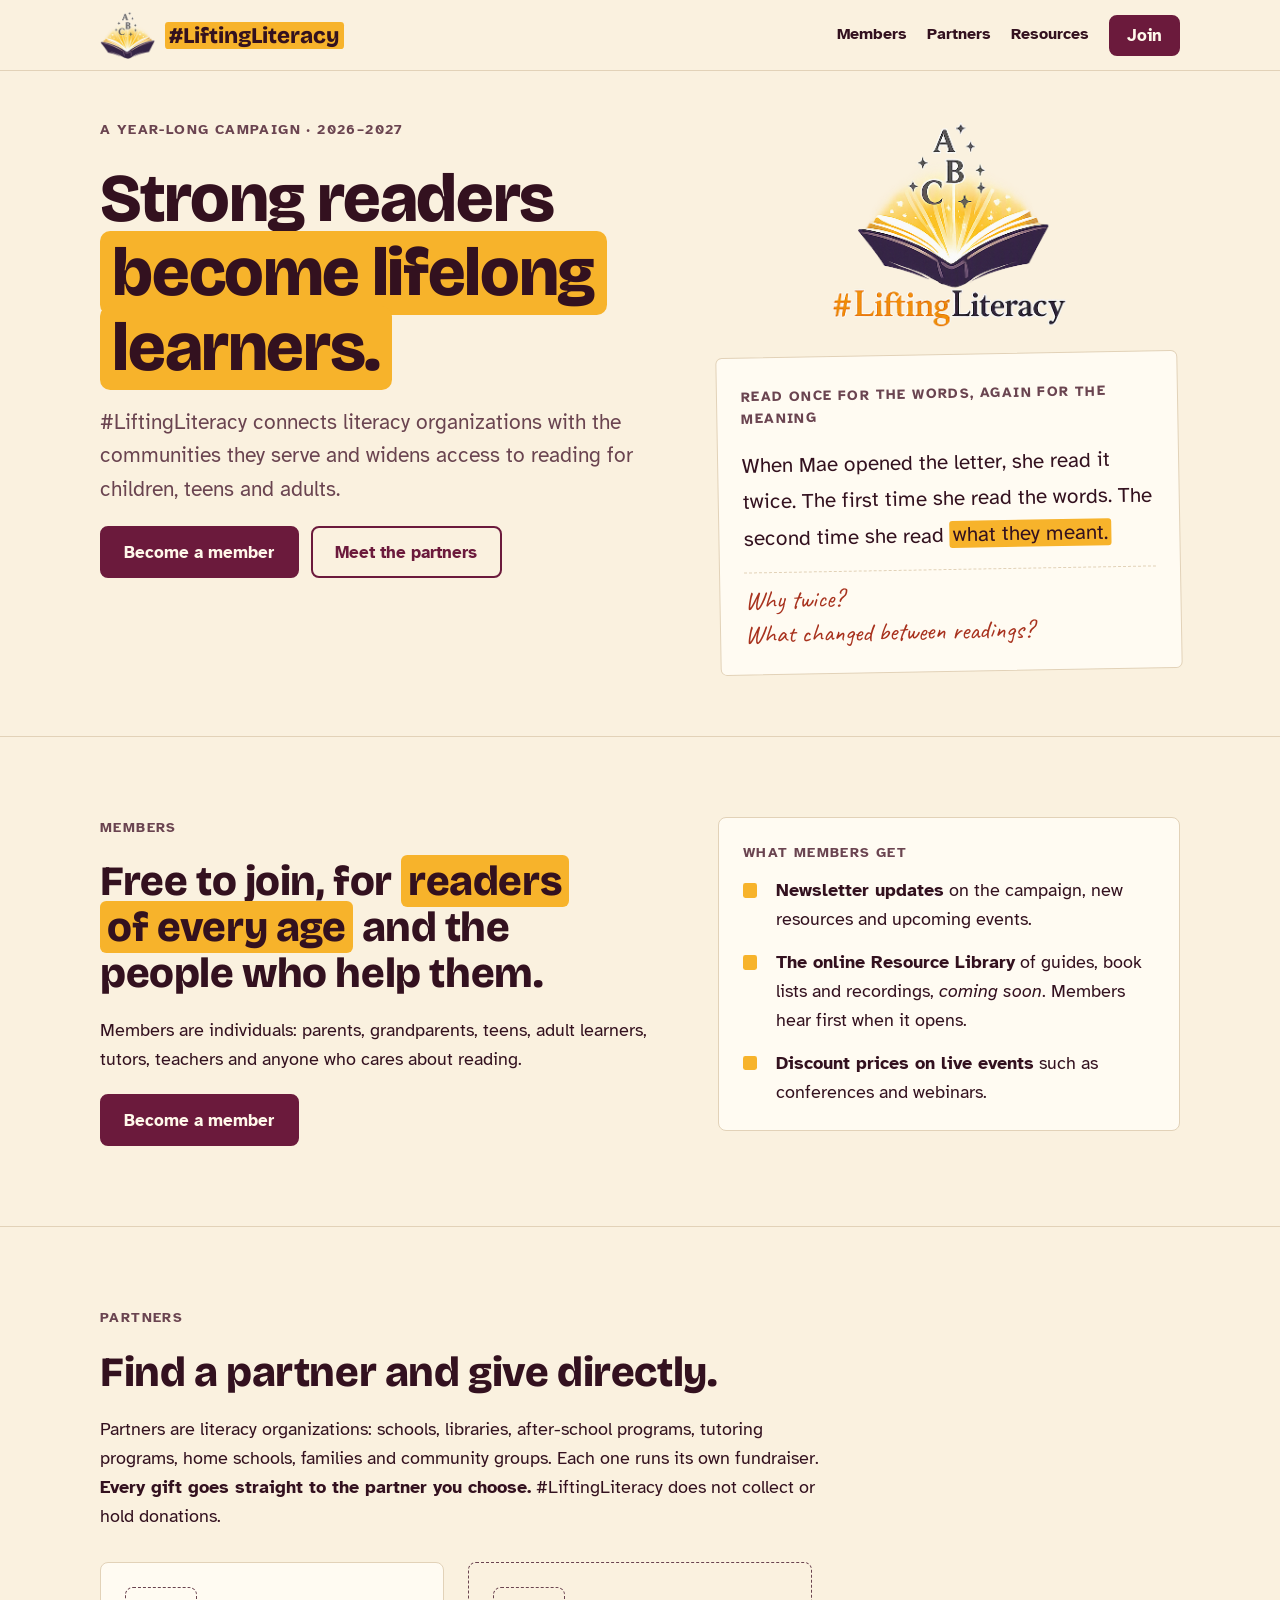
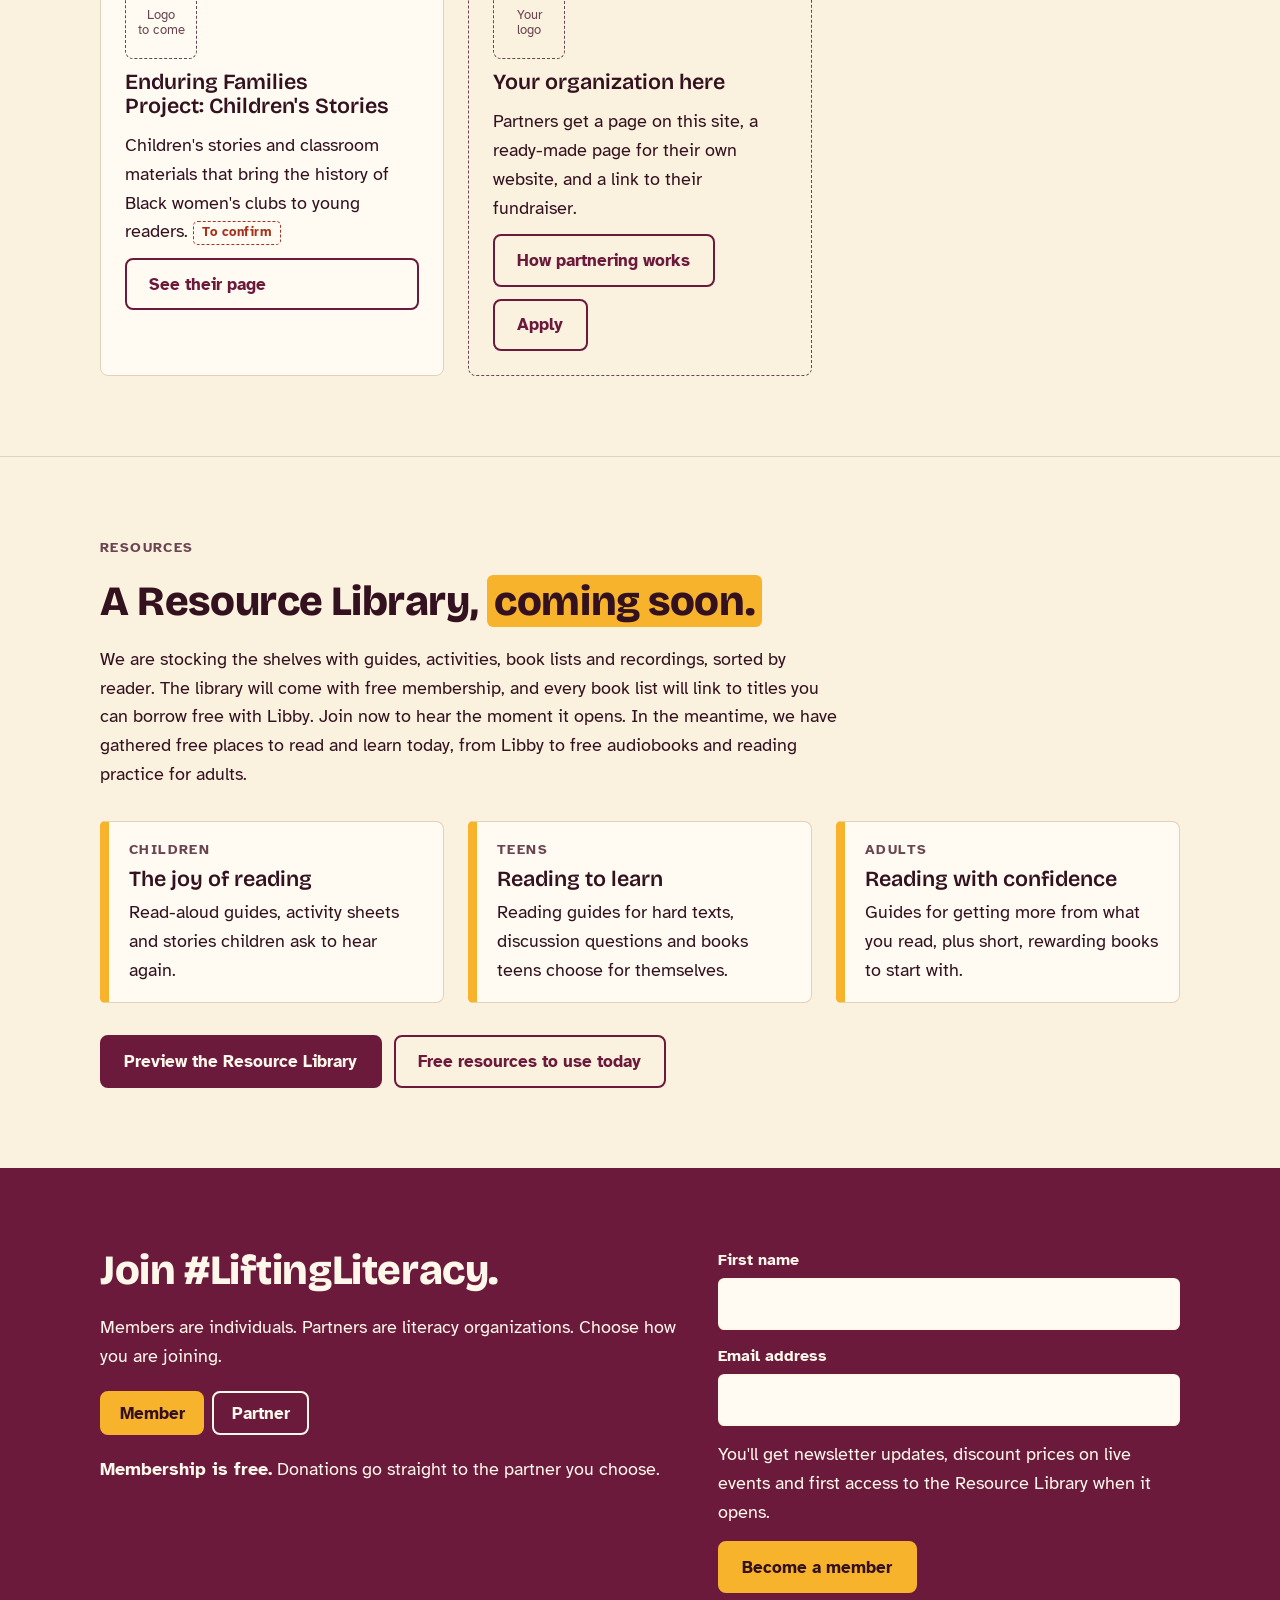
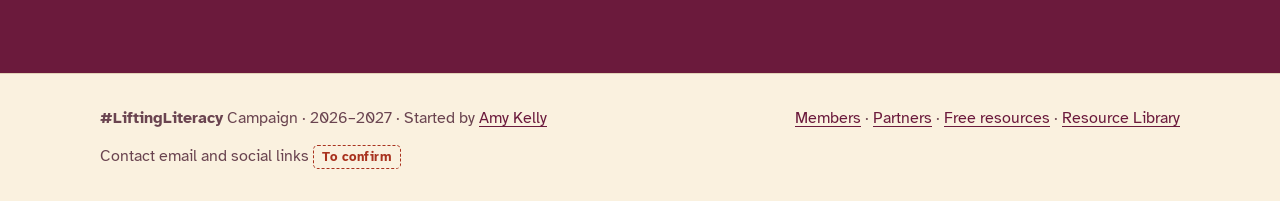
==== index.html @ f2b78878 "Use 'Strong readers become lifelong learners' as the headline Co-Authored-By: Claude Opus 5.5 <norep" ====
<!doctype html>
<html lang="en">
<head>
<meta charset="utf-8">
<meta name="viewport" content="width=device-width, initial-scale=1">
<title>#LiftingLiteracy Campaign</title>
<meta name="description" content="The #LiftingLiteracy campaign (2026–2027) connects literacy organizations with the communities they serve and widens access to reading for all ages.">
<link rel="icon" href="assets/logo-mark.png">
<link rel="preconnect" href="https://fonts.googleapis.com">
<link rel="stylesheet" href="https://fonts.googleapis.com/css2?family=Atkinson+Hyperlegible:ital,wght@0,400;0,700;1,400&family=Bricolage+Grotesque:opsz,wght@12..96,600;12..96,800&family=Caveat:wght@600&display=swap">
<link rel="stylesheet" href="assets/styles.css?v=20261017f">
</head>
<body>

<header class="site">
  <div class="wrap">
    <a class="wordmark" href="#top"><img class="mark-img" src="assets/logo-mark.png" alt="" width="240" height="208"><span>#LiftingLiteracy</span></a>
    <nav aria-label="Main">
      <a href="#members">Members</a>
      <a href="#partners">Partners</a>
      <a href="#resources">Resources</a>
      <a class="btn" href="#join" style="color:var(--on-deep);padding:0.5rem 1rem">Join</a>
    </nav>
  </div>
</header>

<main id="home">
  <section id="top" class="hero">
    <div class="wrap split" style="align-items:start">
      <div class="stack">
        <p class="label">A year-long campaign · 2026–2027</p>
        <h1>Strong readers <mark>become lifelong learners.</mark></h1>
        <p class="lede">#LiftingLiteracy connects literacy organizations with the communities they serve and widens access to reading for children, teens and adults.</p>
        <div class="row">
          <a class="btn" href="#join">Become a member</a>
          <a class="btn ghost" href="#partners">Meet the partners</a>
        </div>
      </div>
      <div class="hero-side">
          <img class="logo-full" src="assets/logo.png" alt="#LiftingLiteracy logo: an open book with light and the letters A, B and C rising from its pages" width="509" height="447">
      <div class="passage" aria-label="A short passage marked up the way a careful reader would">
        <p class="label">Read once for the words, again for the meaning</p>
        <p class="text">When Mae opened the letter, she read it twice. The first time she read the words. The second time she read <mark>what they meant.</mark></p>
        <div class="notes"><span>Why twice?</span><span>What changed between readings?</span></div>
      </div>
      </div>
    </div>
  </section>

  <section id="members">
    <div class="wrap split" style="align-items:start">
      <div class="stack">
        <p class="label">Members</p>
        <h2>Free to join, for <mark>readers of every age</mark> and the people who help them.</h2>
        <p>Members are individuals: parents, grandparents, teens, adult learners, tutors, teachers and anyone who cares about reading.</p>
        <div class="row"><a class="btn" href="#join">Become a member</a></div>
      </div>
      <div class="card">
        <p class="label">What members get</p>
        <ul class="points">
          <li><p><strong>Newsletter updates</strong> on the campaign, new resources and upcoming events.</p></li>
          <li><p><strong>The online Resource Library</strong> of guides, book lists and recordings, <em>coming soon</em>. Members hear first when it opens.</p></li>
          <li><p><strong>Discount prices on live events</strong> such as conferences and webinars.</p></li>
        </ul>
      </div>
    </div>
  </section>

  <section id="partners">
    <div class="wrap stack" style="gap:2rem">
      <div class="stack">
        <p class="label">Partners</p>
        <h2>Find a partner and give directly.</h2>
        <p>Partners are literacy organizations: schools, libraries, after-school programs, tutoring programs, home schools, families and community groups. Each one runs its own fundraiser. <strong>Every gift goes straight to the partner you choose.</strong> #LiftingLiteracy does not collect or hold donations.</p>
      </div>
      <div class="cols3">
        <div class="card">
          <div class="logo">Logo<br>to come</div>
          <h3>Enduring Families Project: Children's Stories</h3>
          <p>Children's stories and classroom materials that bring the history of Black women's clubs to young readers. <span class="todo">To confirm</span></p>
          <a class="btn ghost" href="enduring-families.html">See their page</a>
        </div>
        <div class="card open">
          <div class="logo">Your<br>logo</div>
          <h3>Your organization here</h3>
          <p>Partners get a page on this site, a ready-made page for their own website, and a link to their fundraiser.</p>
          <div class="row"><a class="btn ghost" href="become-a-partner.html">How partnering works</a><a class="btn ghost" href="#join-partner">Apply</a></div>
        </div>
      </div>
    </div>
  </section>

  <section id="resources">
    <div class="wrap stack" style="gap:2rem">
      <div class="stack">
        <p class="label">Resources</p>
        <h2>A Resource Library, <mark>coming soon.</mark></h2>
        <p>We are stocking the shelves with guides, activities, book lists and recordings, sorted by reader. The library will come with free membership, and every book list will link to titles you can borrow free with Libby. Join now to hear the moment it opens. In the meantime, we have gathered free places to read and learn today, from Libby to free audiobooks and reading practice for adults.</p>
      </div>
      <div class="cols3">
        <div class="item"><p class="label">Children</p><h3>The joy of reading</h3><p>Read-aloud guides, activity sheets and stories children ask to hear again.</p></div>
        <div class="item"><p class="label">Teens</p><h3>Reading to learn</h3><p>Reading guides for hard texts, discussion questions and books teens choose for themselves.</p></div>
        <div class="item"><p class="label">Adults</p><h3>Reading with confidence</h3><p>Guides for getting more from what you read, plus short, rewarding books to start with.</p></div>
      </div>
      <div class="row">
        <a class="btn" href="resource-library.html">Preview the Resource Library</a>
        <a class="btn ghost" href="free-resources.html">Free resources to use today</a>
      </div>
    </div>
  </section>

  <section id="join" class="signup">
    <div class="wrap split" style="align-items:start">
      <div class="stack">
        <h2>Join #LiftingLiteracy.</h2>
        <p>Members are individuals. Partners are literacy organizations. Choose how you are joining.</p>
        <div class="tabs" role="tablist" aria-label="How you are joining">
          <button type="button" role="tab" id="tab-member" aria-controls="form-member" aria-selected="true">Member</button>
          <button type="button" role="tab" id="tab-partner" aria-controls="form-partner" aria-selected="false">Partner</button>
        </div>
        <p><strong>Membership is free.</strong> Donations go straight to the partner you choose.</p>
      </div>
      <div class="stack">
        <form id="form-member" role="tabpanel" aria-labelledby="tab-member" action="https://app.getresponse.com/add_subscriber.html" method="post" accept-charset="utf-8">
          <input type="hidden" name="campaign_token" value="79yDy">
          <input type="hidden" name="start_day" value="0">
          <input type="hidden" name="thankyou_url" value="https://liftingliteracy.amykellywrites.com/?joined=member#join">
          <label for="m-name">First name<input id="m-name" name="name" type="text" autocomplete="given-name" required></label>
          <label for="m-email">Email address<input id="m-email" name="email" type="email" autocomplete="email" required></label>
          <p>You'll get newsletter updates, discount prices on live events and first access to the Resource Library when it opens.</p>
          <button class="btn" type="submit">Become a member</button>
        </form>
        <form id="form-partner" role="tabpanel" aria-labelledby="tab-partner" action="https://app.getresponse.com/add_subscriber.html" method="post" accept-charset="utf-8" hidden>
          <input type="hidden" name="campaign_token" value="79y27">
          <input type="hidden" name="start_day" value="0">
          <input type="hidden" name="thankyou_url" value="https://liftingliteracy.amykellywrites.com/?joined=partner#join">
          <label for="p-name">Your name<input id="p-name" name="name" type="text" autocomplete="name" required></label>
          <label for="p-org">Organization name<input id="p-org" type="text" autocomplete="organization" required></label>
          <label for="p-email">Email address<input id="p-email" name="email" type="email" autocomplete="email" required></label>
          <p>We'll email you about next steps: your partner page, your fundraiser link and the partner kit.</p>
          <button class="btn" type="submit">Apply as a partner</button>
        </form>
        <p class="msg" id="su-msg" role="status" hidden></p>
      </div>
    </div>
  </section>
</main>

<footer>
  <div class="wrap">
    <span><strong>#LiftingLiteracy</strong> Campaign · 2026–2027 · Started by <a href="https://amykellywrites.com">Amy Kelly</a></span>
    <span><a href="#members">Members</a> · <a href="#partners">Partners</a> · <a href="free-resources.html">Free resources</a> · <a href="resource-library.html">Resource Library</a></span>
    <span>Contact email and social links <span class="todo">To confirm</span></span>
  </div>
</footer>
<script src="assets/site.js?v=20261017f"></script>
</body>
</html>
---- assets/styles.css ----
*,*::before,*::after{box-sizing:border-box}
html{-webkit-text-size-adjust:100%}
body{margin:0}
img{max-width:100%}
[hidden]{display:none!important}
/* Layout: a marked-up reading page in the logo's silhouette, warmed to aubergine, and book-light gold, on a warm ground. Left-aligned columns, highlighter marks on the words that matter, handwritten margin notes. */
:root {
  --bg: #FAF1DF;
  --surface: #FFFBF2;
  --ink: #33111F;
  --muted: #6A4450;
  --line: #E2D2B8;
  --deep: #6B1A3C;
  --on-deep: #FFF8EA;
  --mark: #F7B32B;
  --on-mark: #33111F;
  --note: #A8321E;
  --band: #6B1A3C;
  --on-band: #FFF8EA;
  --plate: transparent;
  --plate-pad: 0;
  --display: "Bricolage Grotesque", "Trebuchet MS", "Segoe UI", sans-serif;
  --body: "Atkinson Hyperlegible", Verdana, "Segoe UI", sans-serif;
  --hand: "Caveat", "Segoe Print", "Bradley Hand", cursive;
}
@media (prefers-color-scheme: dark) {
  :root:not([data-theme="light"]) {
    --bg: #240D17; --surface: #361524; --ink: #F6ECDD; --muted: #C6B2C0; --line: #5A2F42;
    --deep: #F7B5C8; --on-deep: #240D17; --mark: #F2B03A; --on-mark: #33111F; --note: #FF9A7A;
    --band: #5A1A36; --on-band: #F6ECDD; --plate: #FAF1DF; --plate-pad: 0.5rem;
    color-scheme: dark;
  }
}
:root[data-theme="dark"] {
  --bg: #240D17; --surface: #361524; --ink: #F6ECDD; --muted: #C6B2C0; --line: #5A2F42;
  --deep: #F7B5C8; --on-deep: #240D17; --mark: #F2B03A; --on-mark: #33111F; --note: #FF9A7A;
  --band: #5A1A36; --on-band: #F6ECDD; --plate: #FAF1DF; --plate-pad: 0.5rem;
  color-scheme: dark;
}
* { box-sizing: border-box; }
body { background: var(--bg); color: var(--ink); font-family: var(--body); font-size: 1.125rem; line-height: 1.6; }
.wrap { max-width: 70rem; margin-inline: auto; padding-inline: 1.25rem; }
h1, h2, h3 { font-family: var(--display); line-height: 1.1; margin: 0; text-wrap: balance; }
h1 { font-size: clamp(2.4rem, 6vw, 4.25rem); font-weight: 800; letter-spacing: -0.02em; }
h2 { font-size: clamp(1.8rem, 4vw, 2.6rem); font-weight: 800; letter-spacing: -0.01em; }
h3 { font-size: 1.35rem; font-weight: 600; }
p { margin: 0; max-width: 62ch; }
a { color: var(--deep); text-underline-offset: 0.18em; }
a:focus-visible, button:focus-visible, input:focus-visible { outline: 3px solid var(--mark); outline-offset: 3px; }
mark { background: var(--mark); color: var(--on-mark); padding: 0.02em 0.18em; border-radius: 0.15em; box-decoration-break: clone; -webkit-box-decoration-break: clone; }
.label { font-size: 0.875rem; font-weight: 700; letter-spacing: 0.1em; text-transform: uppercase; color: var(--muted); }
.lede { font-size: 1.3rem; color: var(--muted); }
.btn { display: inline-block; font: 700 1.0625rem var(--body); padding: 0.85rem 1.4rem; border-radius: 0.5rem; border: 2px solid var(--deep); background: var(--deep); color: var(--on-deep); text-decoration: none; cursor: pointer; }
.btn.ghost { background: transparent; color: var(--deep); }
.btn[aria-disabled="true"] { background: transparent; color: var(--muted); border-style: dashed; border-color: var(--muted); cursor: default; }
.todo { display: inline-block; font-size: 0.8125rem; font-weight: 700; letter-spacing: 0.04em; border: 1.5px dashed var(--note); color: var(--note); padding: 0.05rem 0.5rem; border-radius: 0.3rem; vertical-align: middle; }

.draftbar { background: var(--ink); color: var(--bg); font-size: 0.95rem; padding-block: 0.5rem; }
.draftbar p { max-width: none; }
header.site { position: sticky; top: env(safe-area-inset-top, 0px); z-index: 5; background: var(--bg); border-bottom: 1px solid var(--line); }
header.site .wrap { display: flex; flex-wrap: wrap; align-items: center; justify-content: space-between; gap: 0.5rem 1.5rem; padding-block: 0.7rem; }
.wordmark { font: 800 1.4rem var(--display); color: var(--ink); text-decoration: none; display: flex; align-items: center; gap: 0.6rem; }
.mark-img { height: 3rem; width: auto; background: var(--plate); border-radius: 0.4rem; padding: calc(var(--plate-pad) / 2); }
.logo-full { width: 100%; max-width: 17rem; height: auto; background: var(--plate); border-radius: 0.6rem; padding: var(--plate-pad); }
.wordmark span { background: var(--mark); color: var(--on-mark); padding: 0 0.2em; border-radius: 0.15em; }
nav { display: flex; flex-wrap: wrap; align-items: center; gap: 0.25rem 1.25rem; font-size: 1rem; }
nav a { color: var(--ink); text-decoration: none; font-weight: 700; padding-block: 0.25rem; }
nav a:hover { text-decoration: underline; }

section { padding-block: clamp(2.75rem, 7vw, 5rem); scroll-margin-top: 7rem; }
section + section { border-top: 1px solid var(--line); }
.stack { display: grid; gap: 1.25rem; }
.split { display: grid; gap: 2.5rem; grid-template-columns: minmax(0, 1.25fr) minmax(0, 1fr); align-items: center; }
.cols3 { display: grid; gap: 1.5rem; grid-template-columns: repeat(3, minmax(0, 1fr)); }
.row { display: flex; flex-wrap: wrap; gap: 0.75rem; }
@media (max-width: 52rem) { .split, .cols3 { grid-template-columns: minmax(0, 1fr); } }

/* the marked-up passage */
.passage { background: var(--surface); border: 1px solid var(--line); border-radius: 0.4rem; padding: 1.75rem 1.5rem 1.5rem; display: grid; gap: 1rem; transform: rotate(-1deg); }
.passage .text { font-size: 1.3rem; line-height: 1.75; }
.passage .notes { display: grid; gap: 0.2rem; font-family: var(--hand); font-size: 1.6rem; line-height: 1.2; color: var(--note); border-top: 1px dashed var(--line); padding-top: 0.75rem; }
@media (prefers-reduced-motion: no-preference) { .passage { transition: transform 0.3s; } .passage:hover { transform: rotate(0deg); } }

.who h3 { display: inline; background: var(--mark); color: var(--on-mark); padding: 0 0.25em; border-radius: 0.15em; box-decoration-break: clone; -webkit-box-decoration-break: clone; }
.who > div { display: grid; gap: 0.6rem; align-content: start; }
ol.steps { list-style: none; margin: 0; padding: 0; counter-reset: s; display: grid; gap: 1.25rem; }
ol.steps li { counter-increment: s; display: grid; grid-template-columns: 2.5rem minmax(0, 1fr); gap: 0.75rem; }
ol.steps li::before { content: counter(s); font: 800 1.6rem var(--display); color: var(--deep); line-height: 1.2; }

.card { background: var(--surface); border: 1px solid var(--line); border-radius: 0.5rem; padding: 1.5rem; display: grid; gap: 0.75rem; align-content: start; }
.card.open { background: transparent; border-style: dashed; border-color: var(--muted); }
.logo { width: 4.5rem; height: 4.5rem; border-radius: 0.5rem; border: 1.5px dashed var(--muted); display: grid; place-items: center; font-size: 0.8125rem; color: var(--muted); text-align: center; line-height: 1.2; }
.slots { display: grid; gap: 1rem; grid-template-columns: repeat(4, minmax(0, 1fr)); }
.slots div { border: 1.5px dashed var(--muted); border-radius: 0.5rem; min-height: 6rem; display: grid; place-items: center; color: var(--muted); font-size: 1rem; text-align: center; padding: 0.5rem; }
@media (max-width: 52rem) { .slots { grid-template-columns: repeat(2, minmax(0, 1fr)); } }

.signup { background: var(--band); color: var(--on-band); border-top: 0; }
.signup h2, .signup p, .signup label { color: var(--on-band); }
.signup form { display: grid; gap: 0.9rem; }
.signup label { display: grid; gap: 0.3rem; font-weight: 700; font-size: 1rem; }
.signup input:not([type="checkbox"]), .signup textarea { font: 1.125rem var(--body); padding: 0.8rem 0.9rem; border-radius: 0.4rem; border: 2px solid var(--on-band); background: var(--surface); color: var(--ink); width: 100%; }
.signup .btn { background: var(--mark); color: var(--on-mark); border-color: var(--mark); justify-self: start; }
.signup fieldset { border: 0; margin: 0; padding: 0; display: flex; flex-wrap: wrap; gap: 0.4rem 1.25rem; }
.signup legend { font-weight: 700; font-size: 1rem; padding: 0; margin-bottom: 0.3rem; color: var(--on-band); }
.signup label.check { display: flex; align-items: center; gap: 0.5rem; font-weight: 400; font-size: 1.0625rem; }
.signup label.check input { width: 1.25rem; height: 1.25rem; accent-color: var(--mark); }
.tabs { display: flex; flex-wrap: wrap; gap: 0.5rem; }
.tabs button { font: 700 1.0625rem var(--body); padding: 0.6rem 1.1rem; border-radius: 0.5rem; border: 2px solid var(--on-band); background: transparent; color: var(--on-band); cursor: pointer; }
.tabs button[aria-selected="true"] { background: var(--mark); border-color: var(--mark); color: var(--on-mark); }
.signup .msg { background: var(--surface); color: var(--ink); padding: 0.8rem 1rem; border-radius: 0.4rem; font-size: 1rem; }
footer { border-top: 1px solid var(--line); padding-block: 2rem; font-size: 1rem; color: var(--muted); }
footer .wrap { display: flex; flex-wrap: wrap; gap: 0.75rem 2rem; justify-content: space-between; }
.back { font-weight: 700; }
textarea.code { width: 100%; min-height: 14rem; font: 0.95rem/1.5 ui-monospace, "SFMono-Regular", Menlo, Consolas, monospace; padding: 0.9rem; border-radius: 0.4rem; border: 1px solid var(--line); background: var(--bg); color: var(--ink); resize: vertical; }
textarea.code.text { font-family: var(--body); font-size: 1rem; }
.kitprev { border: 1px dashed var(--muted); border-radius: 0.6rem; padding: 0.75rem; min-width: 0; }
.tile { display: grid; gap: 0.6rem; justify-items: start; align-content: start; }
.tile .pic { background: #FAF1DF; border: 1px solid var(--line); border-radius: 0.5rem; padding: 1rem; display: grid; place-items: center; width: 100%; min-height: 11rem; }
.tile .pic img { max-height: 9rem; width: auto; }
.tile code { font-size: 0.95rem; overflow-wrap: anywhere; }
.card ol.steps { gap: 0.8rem; }
.card ol.steps li { grid-template-columns: 1.6rem minmax(0, 1fr); gap: 0.5rem; }
.card ol.steps li::before { font-size: 1.2rem; line-height: 1.5; }
.shelf { display: grid; gap: 1.25rem; padding-bottom: 1.5rem; border-bottom: 0.5rem solid var(--deep); }
.shelf .cols3 { align-items: stretch; }
.item { background: var(--surface); border: 1px solid var(--line); border-left: 0.6rem solid var(--mark); border-radius: 0.3rem 0.5rem 0.5rem 0.3rem; padding: 1.1rem 1.25rem; display: grid; gap: 0.4rem; align-content: start; }
.item .soon { justify-self: start; }
.levels { display: grid; gap: 1.25rem; grid-template-columns: repeat(auto-fit, minmax(15rem, 1fr)); }
.levels .points { gap: 0.5rem; font-size: 1.0625rem; }
.levels .card:last-child { grid-column: 1 / -1; }
.amount { font: 800 1.5rem var(--display); color: var(--deep); }
ul.points { list-style: none; margin: 0; padding: 0; display: grid; gap: 0.9rem; }
ul.points li { display: grid; grid-template-columns: 1.5rem minmax(0, 1fr); gap: 0.6rem; }
ul.points li::before { content: ""; width: 0.9rem; height: 0.9rem; margin-top: 0.45rem; background: var(--mark); border-radius: 0.15rem; }
.facts { display: grid; gap: 0.75rem; margin: 0; }
.facts div { display: grid; gap: 0.1rem; border-top: 1px solid var(--line); padding-top: 0.75rem; }
.facts dt { font-size: 0.875rem; font-weight: 700; letter-spacing: 0.1em; text-transform: uppercase; color: var(--muted); }
.facts dd { margin: 0; }

/* ===== Welcome (confirmation) pages ===== */
.welcome-hero { position: relative; overflow: hidden; background: var(--band); color: var(--on-band); padding-block: clamp(3rem, 9vw, 6rem); text-align: center; }
.welcome-hero .wrap { position: relative; z-index: 1; display: grid; justify-items: center; gap: 1.25rem; }
.welcome-hero h1 { color: var(--on-band); font-size: clamp(2.5rem, 7vw, 4.75rem); max-width: 16ch; }
.welcome-hero h1 mark { background: var(--mark); color: var(--on-mark); }
.welcome-hero .lede { color: var(--on-band); opacity: 0.92; max-width: 40ch; }
.welcome-hero .label { color: var(--mark); }
.glow { position: relative; display: grid; place-items: center; width: min(19rem, 72vw); aspect-ratio: 1; }
.glow::before { content: ""; position: absolute; inset: -18%; border-radius: 50%; background: radial-gradient(circle, rgba(247,179,43,0.55) 0%, rgba(247,179,43,0.18) 42%, rgba(247,179,43,0) 70%); }
.glow img { position: relative; width: 88%; height: auto; background: #FAF1DF; border-radius: 1.75rem; padding: 7%; box-shadow: 0 0 0 0.5rem rgba(247,179,43,0.35); }
.drift { position: absolute; inset: 0; pointer-events: none; z-index: 0; }
.drift span { position: absolute; bottom: -3rem; font: 800 clamp(1.4rem, 3vw, 2.4rem) var(--display); color: var(--mark); opacity: 0; }
@media (prefers-reduced-motion: no-preference) {
  .drift span { animation: rise 11s linear infinite; }
  .glow::before { animation: breathe 4s ease-in-out infinite; }
  .welcome-hero .stamp { animation: pop 0.7s 0.2s cubic-bezier(.2,1.6,.4,1) both; }
}
@media (prefers-reduced-motion: reduce) { .drift span { opacity: 0.25; bottom: auto; } }
@keyframes rise { 0% { transform: translateY(0) rotate(-8deg); opacity: 0; } 12% { opacity: 0.4; } 80% { opacity: 0.25; } 100% { transform: translateY(-115vh) rotate(10deg); opacity: 0; } }
@keyframes breathe { 0%, 100% { transform: scale(1); } 50% { transform: scale(1.08); } }
@keyframes pop { from { transform: scale(0.4) rotate(-12deg); opacity: 0; } to { transform: scale(1) rotate(-4deg); opacity: 1; } }
.stamp { display: inline-block; font-family: var(--hand); font-size: clamp(1.6rem, 4vw, 2.2rem); line-height: 1; color: var(--on-mark); background: var(--mark); padding: 0.35rem 1rem 0.45rem; border-radius: 0.4rem; transform: rotate(-4deg); }
.welcome-hero .btn { background: var(--mark); border-color: var(--mark); color: var(--on-mark); }
.welcome-hero .btn.ghost { background: transparent; color: var(--on-band); border-color: var(--on-band); }
.welcome-hero .row { justify-content: center; }
.next-card { background: var(--surface); border: 1px solid var(--line); border-top: 0.45rem solid var(--mark); border-radius: 0.5rem; padding: 1.5rem; display: grid; gap: 0.6rem; align-content: start; }
.next-card .num { font: 800 2.2rem/1 var(--display); color: var(--deep); }
.signoff { font-family: var(--hand); font-size: 2rem; line-height: 1.2; color: var(--note); }
.share-input { font: 1rem var(--body); padding: 0.8rem 0.9rem; border-radius: 0.4rem; border: 2px solid var(--line); background: var(--surface); color: var(--ink); flex: 1 1 16rem; min-width: 0; }
.soon-tag { justify-self: start; display: inline-block; font-size: 0.8125rem; font-weight: 700; letter-spacing: 0.06em; text-transform: uppercase; background: var(--mark); color: var(--on-mark); padding: 0.15rem 0.6rem; border-radius: 999px; }
.sr-only { position: absolute; width: 1px; height: 1px; overflow: hidden; clip: rect(0 0 0 0); white-space: nowrap; }
.item a { font-weight: 700; }
section.hero { padding-block: clamp(1.75rem, 4vw, 3rem) clamp(2.5rem, 6vw, 4rem); }
.hero-side { display: grid; gap: 1.5rem; justify-items: center; }
.hero-side .logo-full { max-width: 15rem; }
.hero-side .passage { width: 100%; }
@media (max-width: 52rem) { .hero-side .logo-full { max-width: 11rem; } }
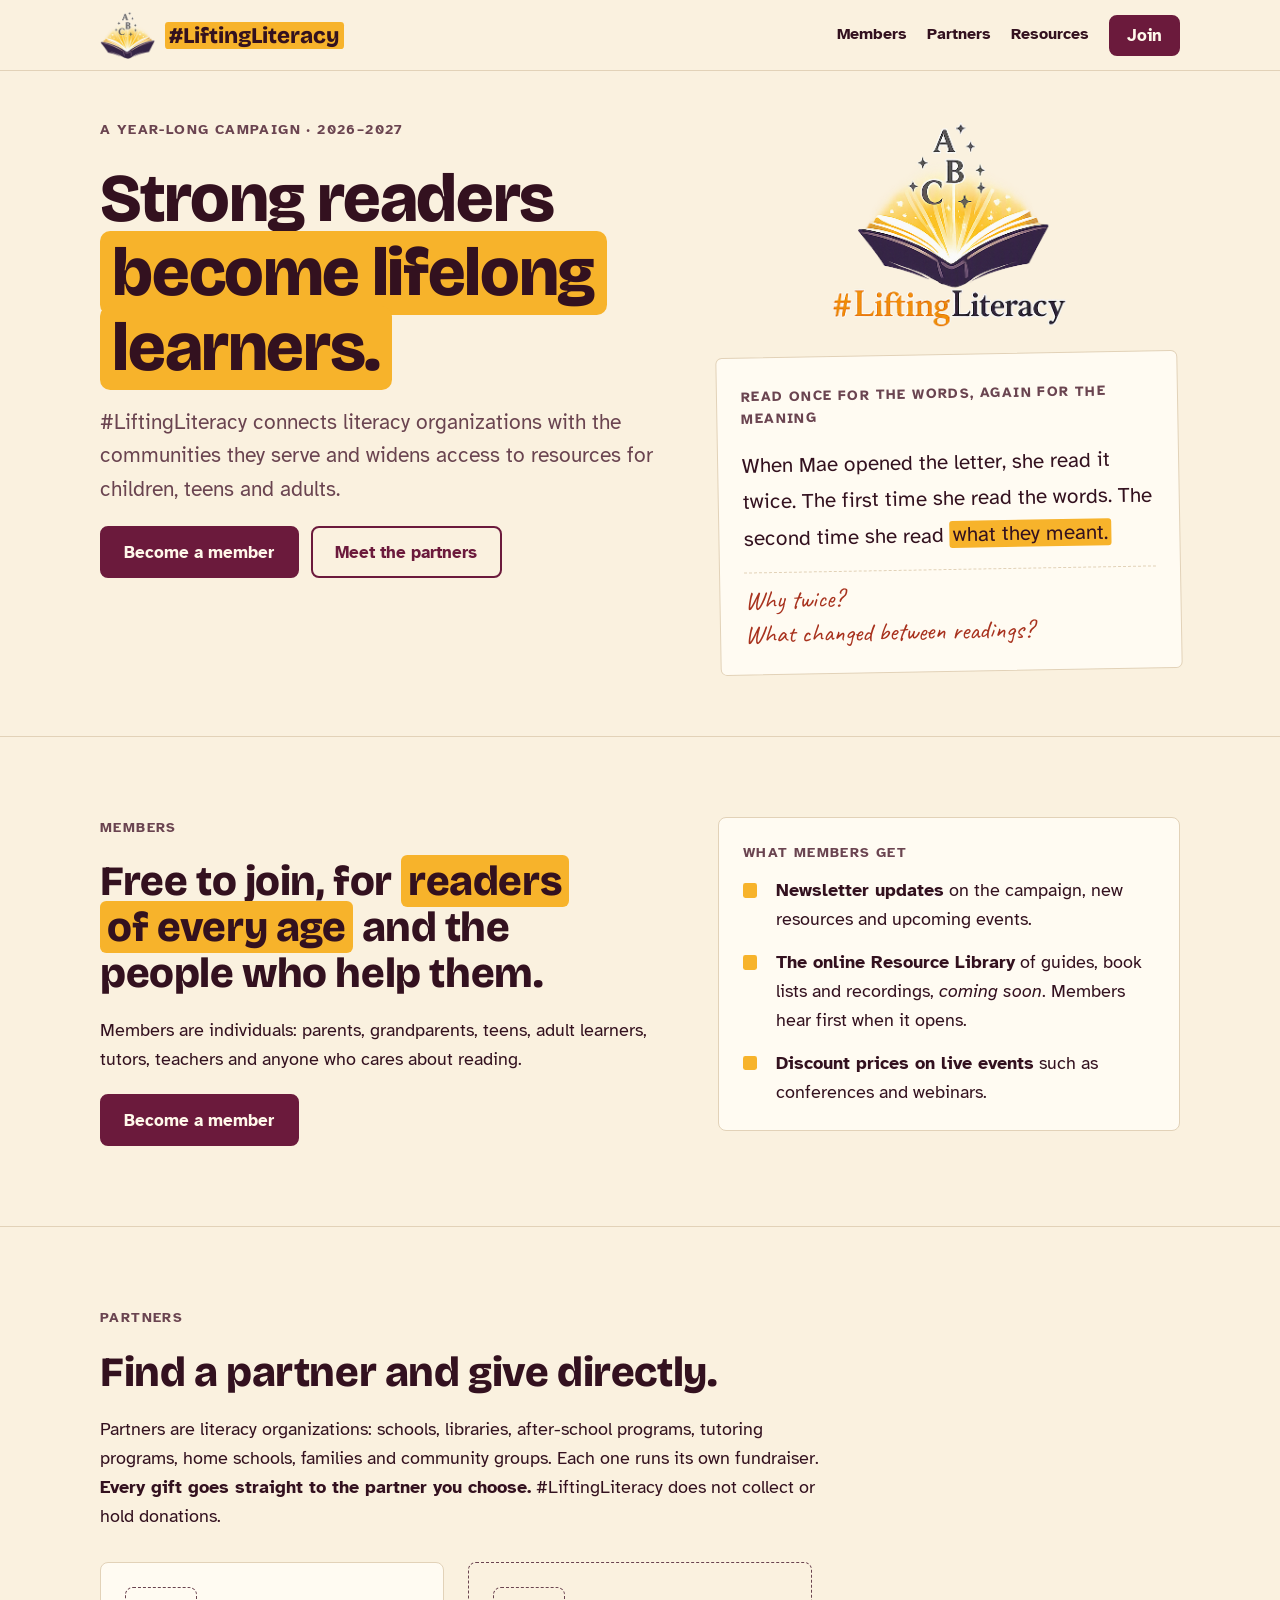
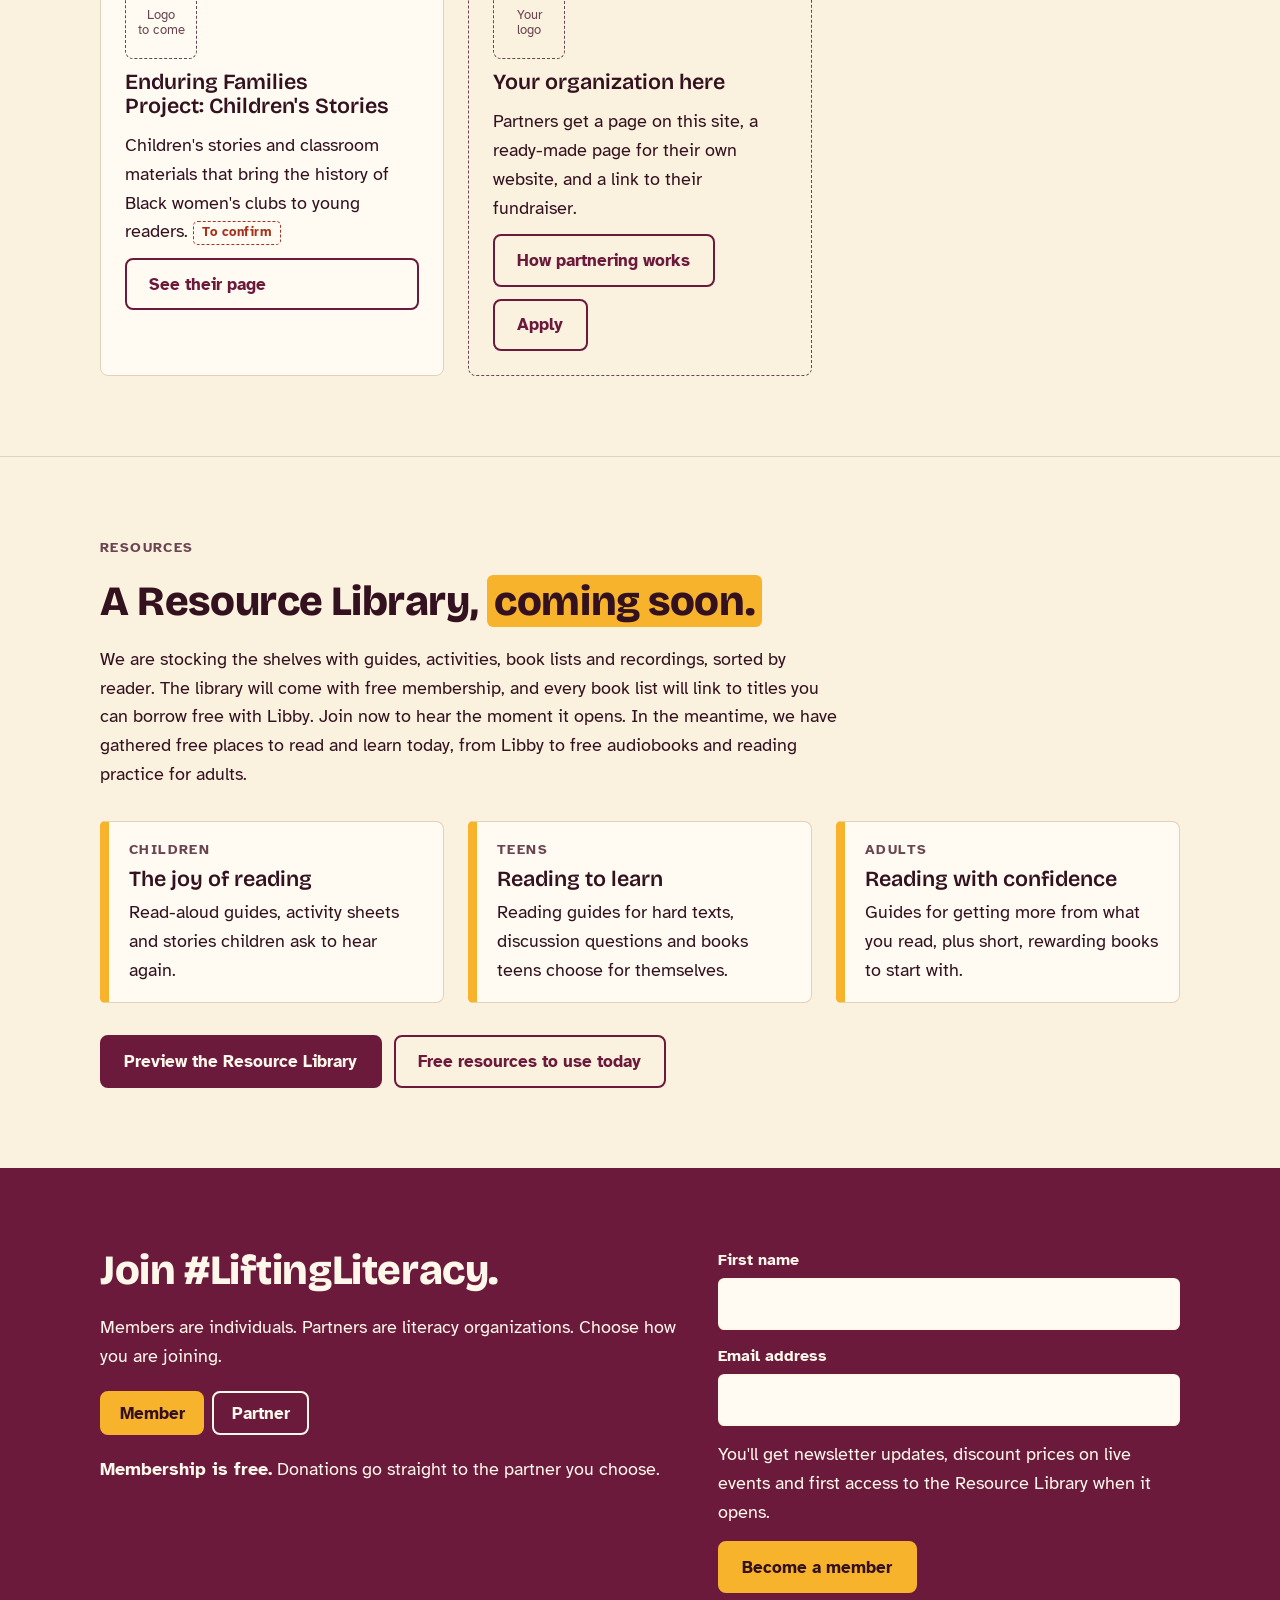
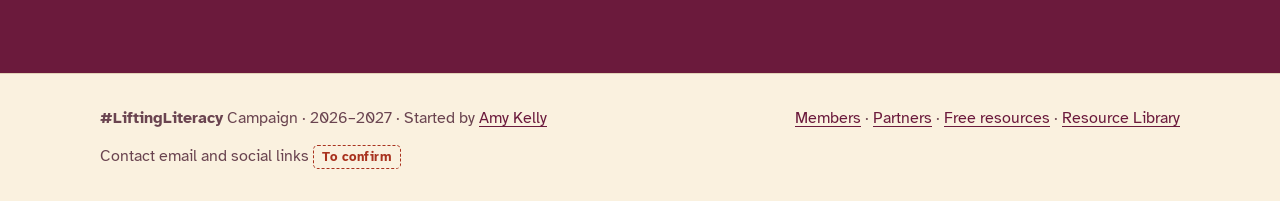
==== commit fa93872d: "Update home page intro line Co-Authored-By: Claude Opus 5.5 <noreply@anthropic.com> Claude-Session: " ====
--- a/index.html
+++ b/index.html
@@ -30,7 +30,7 @@
       <div class="stack">
         <p class="label">A year-long campaign · 2026–2027</p>
         <h1>Strong readers <mark>become lifelong learners.</mark></h1>
-        <p class="lede">#LiftingLiteracy connects literacy organizations with the communities they serve and widens access to reading for children, teens and adults.</p>
+        <p class="lede">#LiftingLiteracy connects literacy organizations with the communities they serve and widens access to resources for children, teens and adults.</p>
         <div class="row">
           <a class="btn" href="#join">Become a member</a>
           <a class="btn ghost" href="#partners">Meet the partners</a>
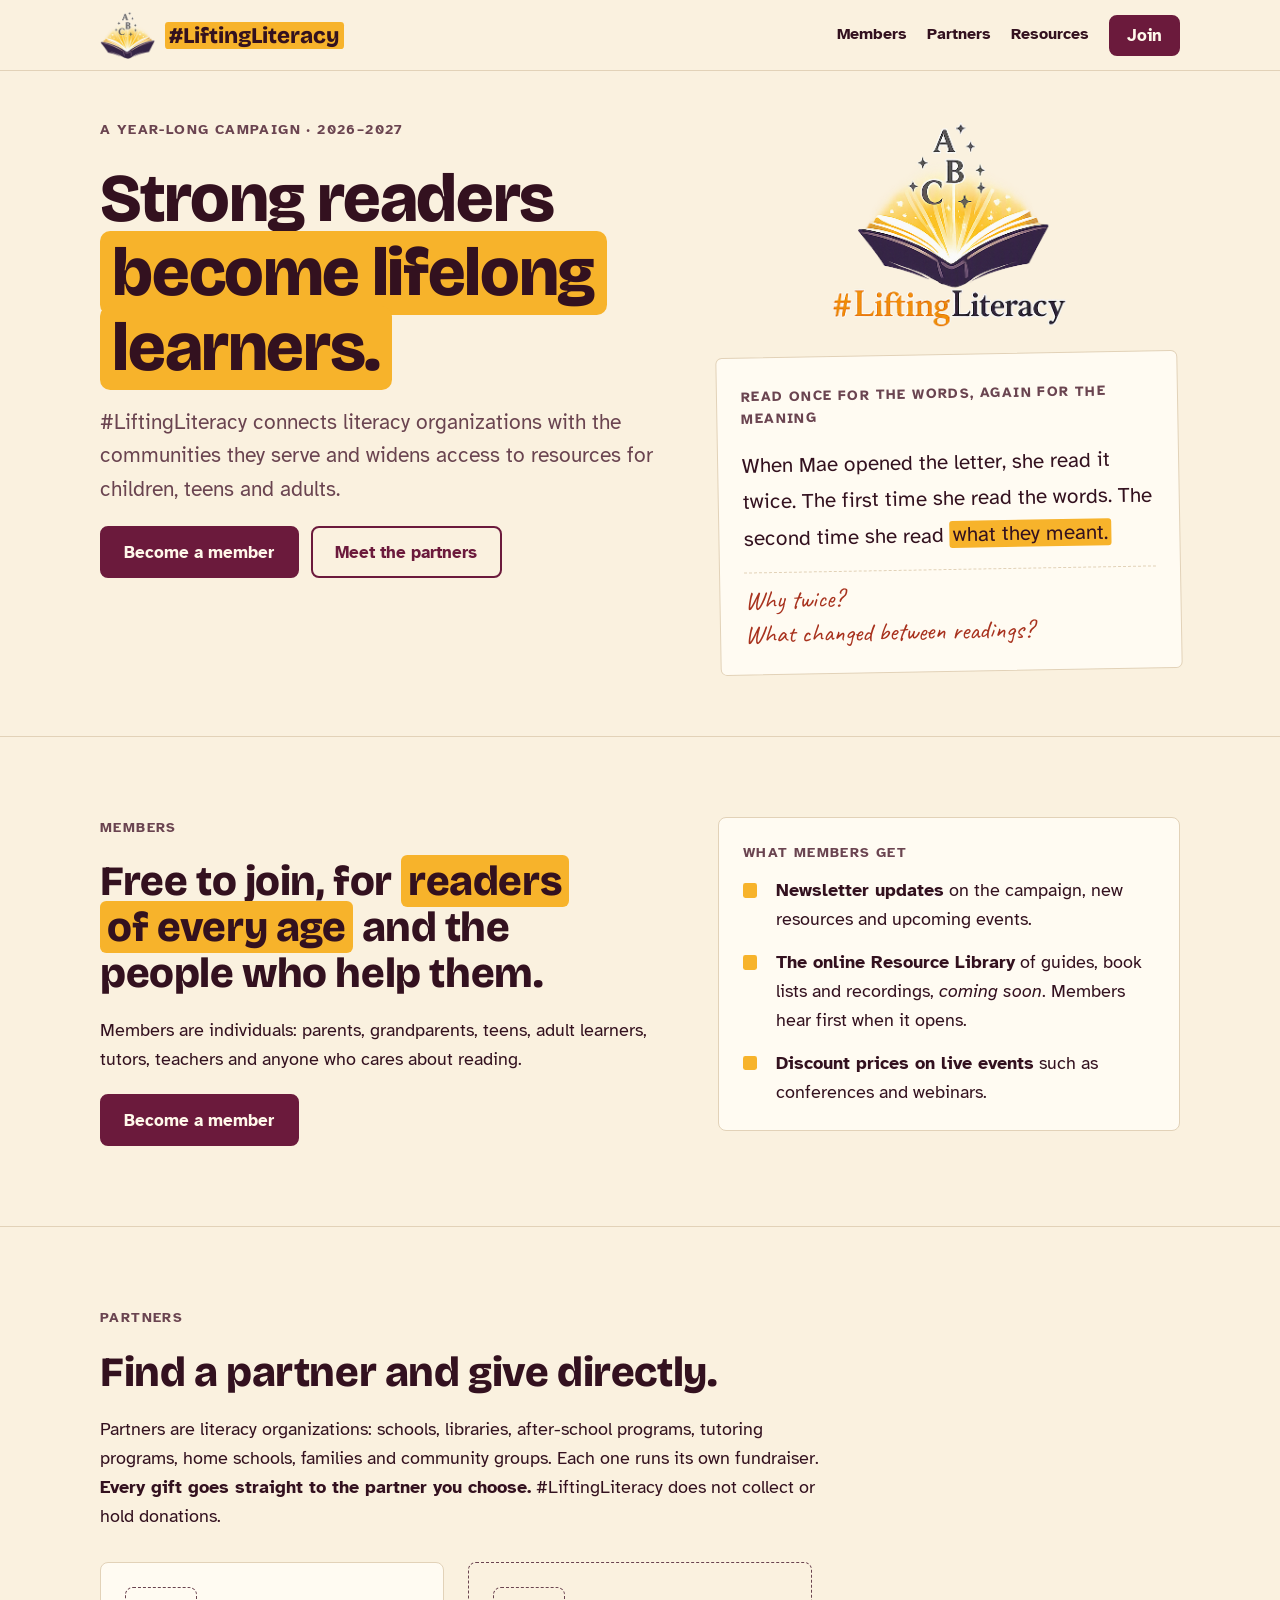
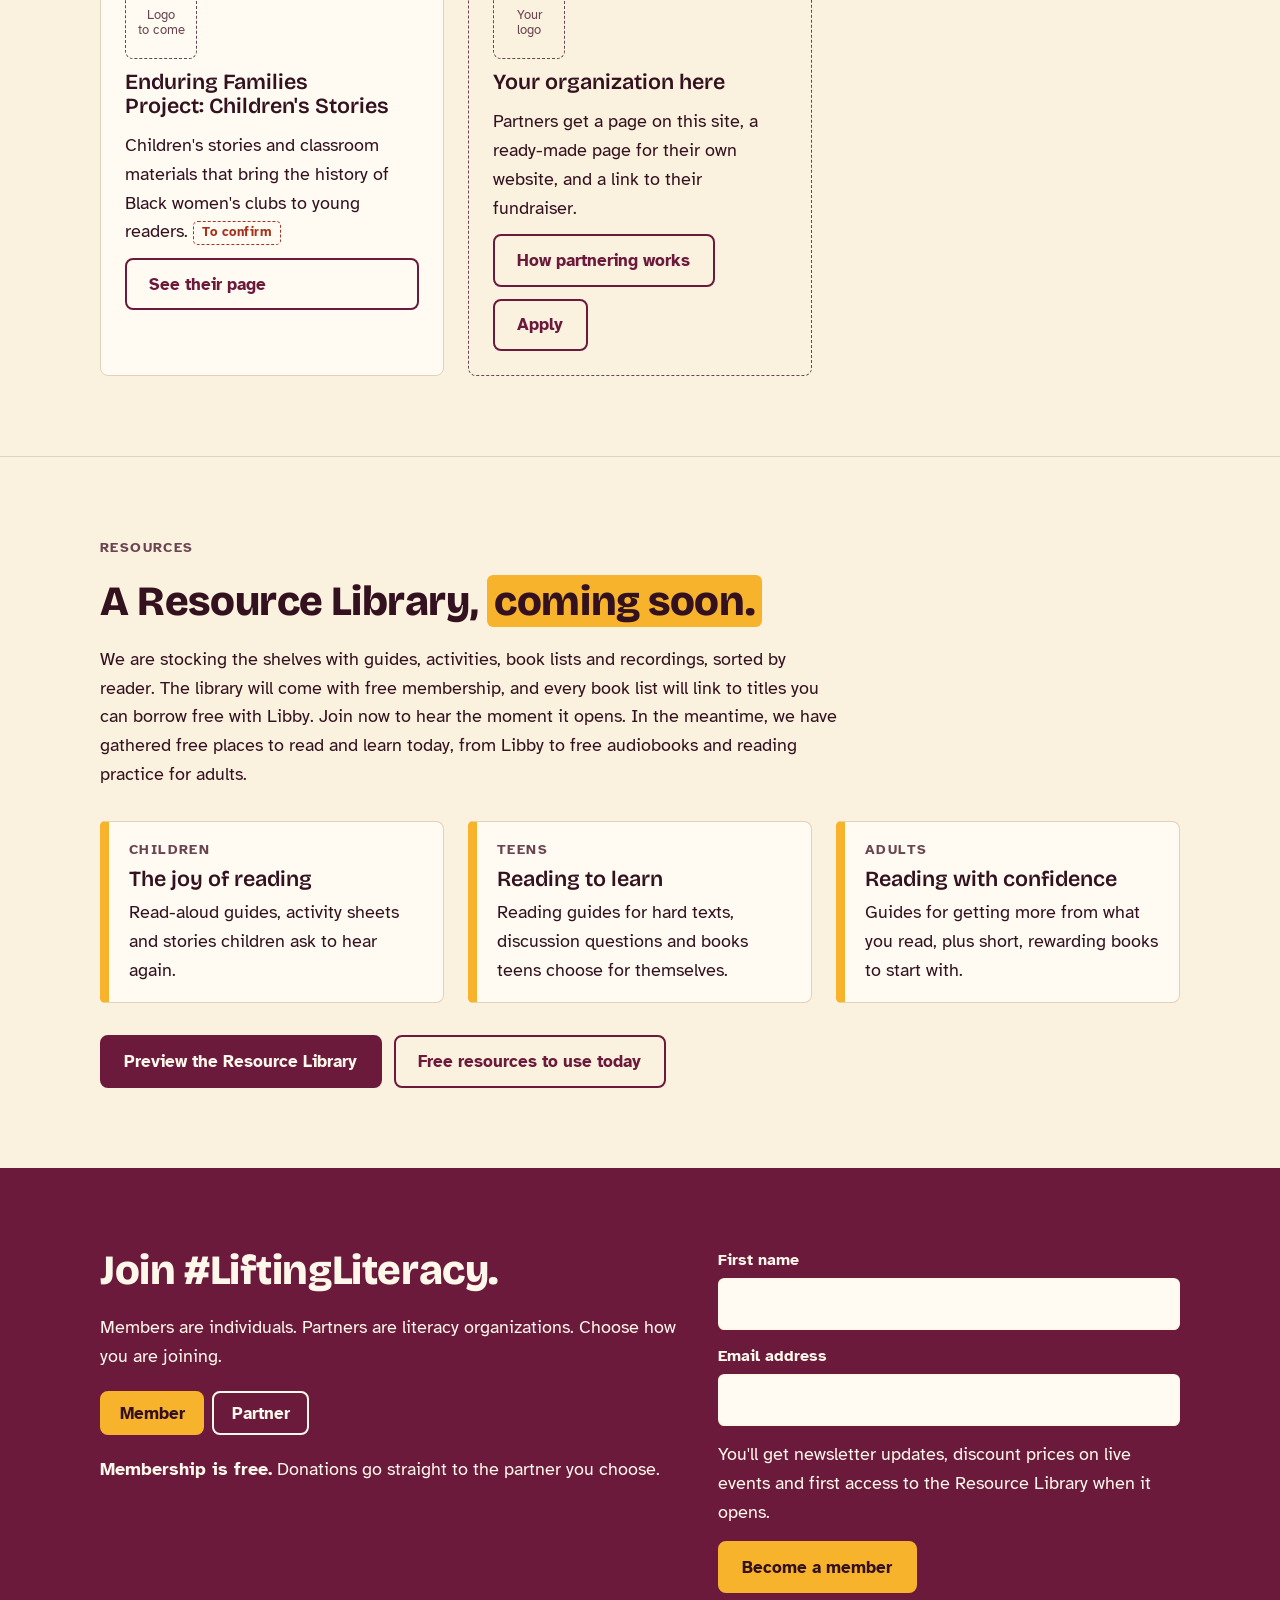
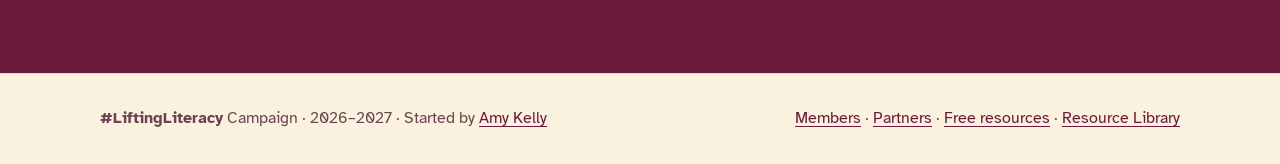
==== commit 5d186d6e: "Remove contact placeholder from footers Co-Authored-By: Claude Opus 5.5 <noreply@anthropic.com> Clau" ====
--- a/index.html
+++ b/index.html
@@ -150,7 +150,6 @@
   <div class="wrap">
     <span><strong>#LiftingLiteracy</strong> Campaign · 2026–2027 · Started by <a href="https://amykellywrites.com">Amy Kelly</a></span>
     <span><a href="#members">Members</a> · <a href="#partners">Partners</a> · <a href="free-resources.html">Free resources</a> · <a href="resource-library.html">Resource Library</a></span>
-    <span>Contact email and social links <span class="todo">To confirm</span></span>
   </div>
 </footer>
 <script src="assets/site.js?v=20261017f"></script>
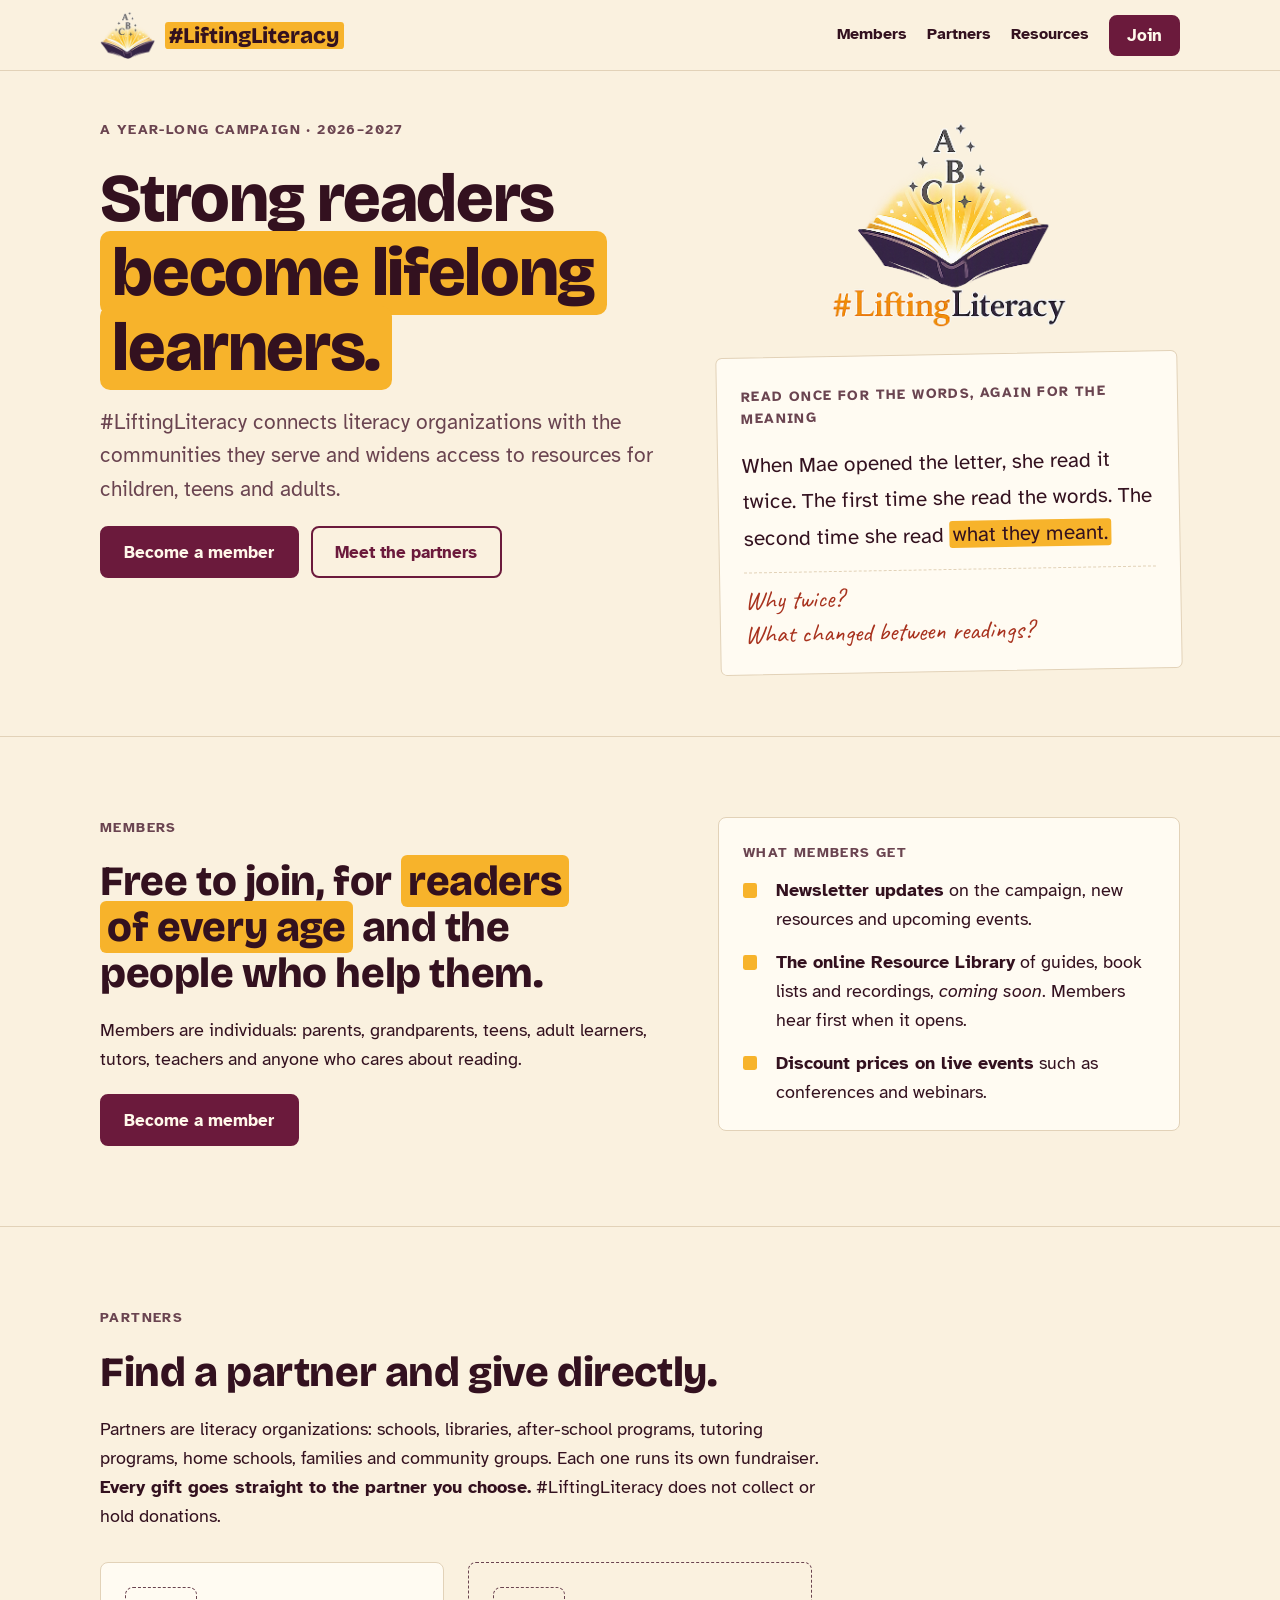
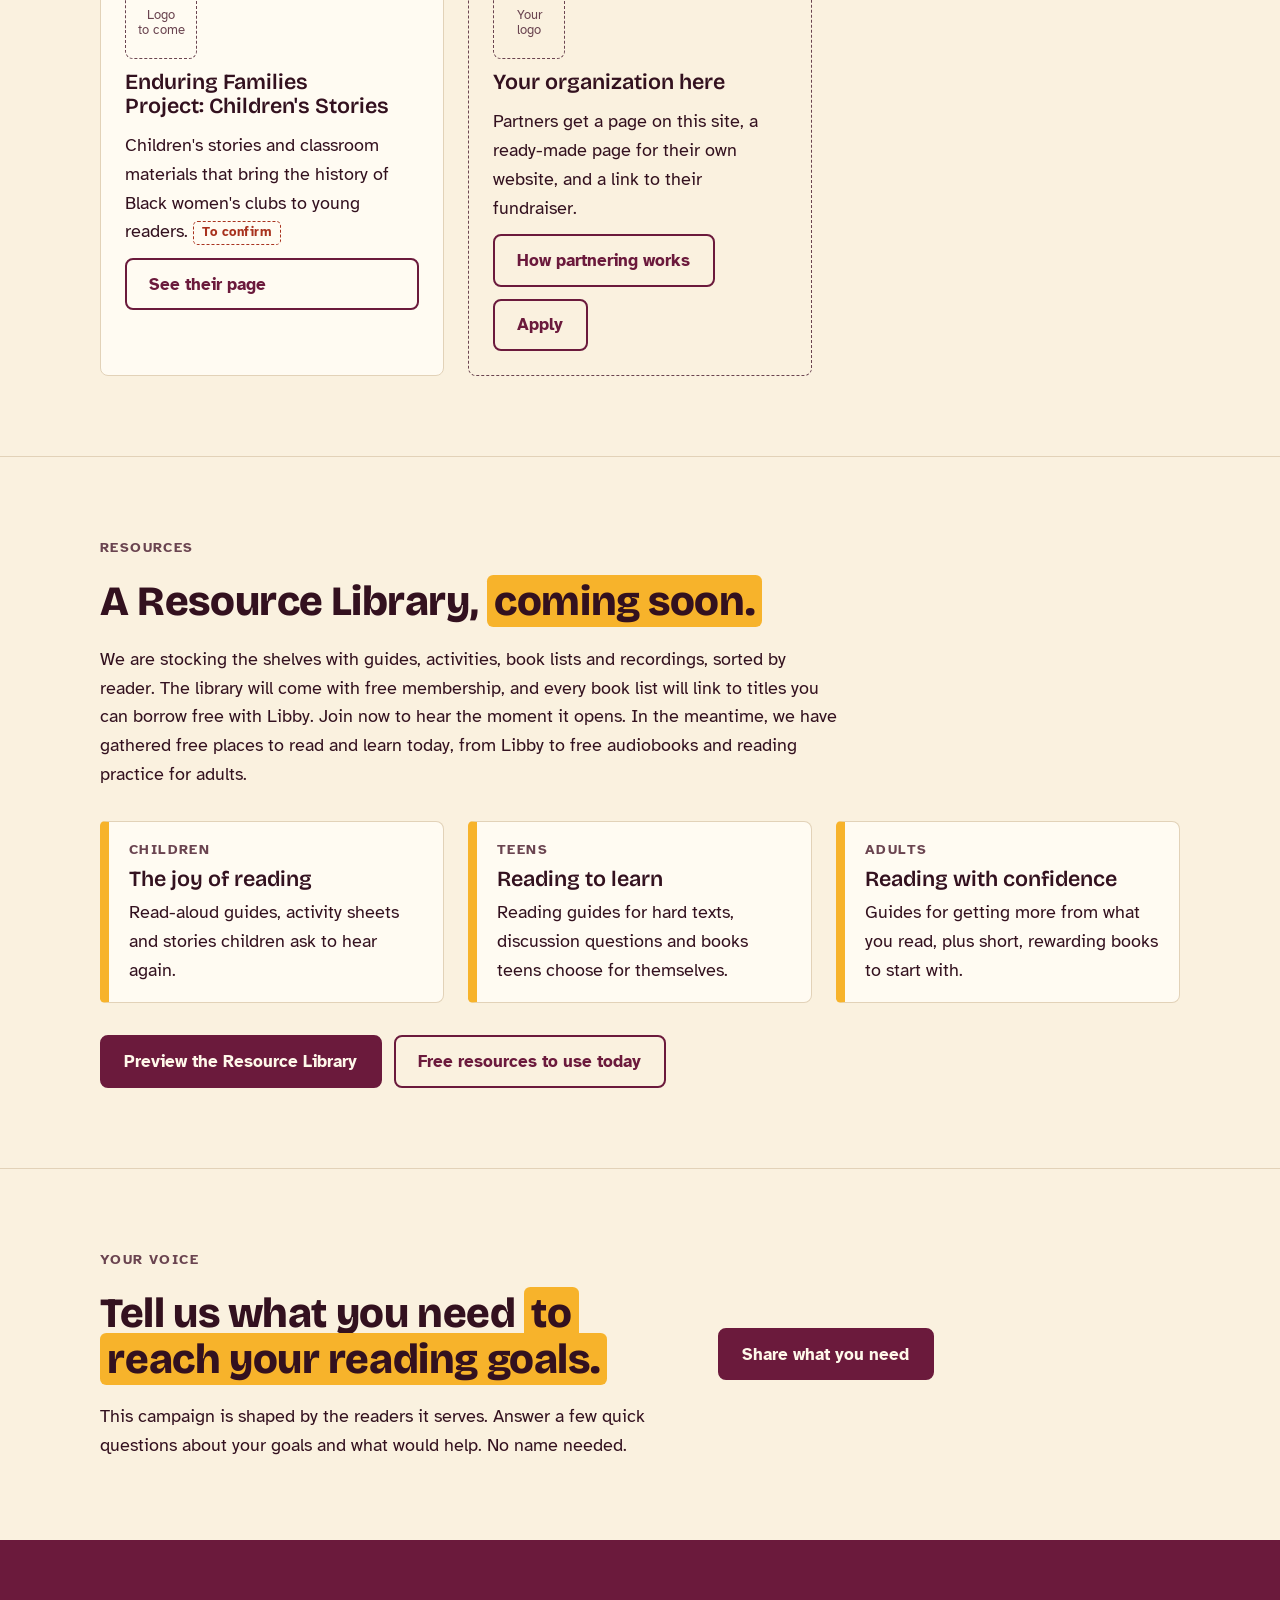
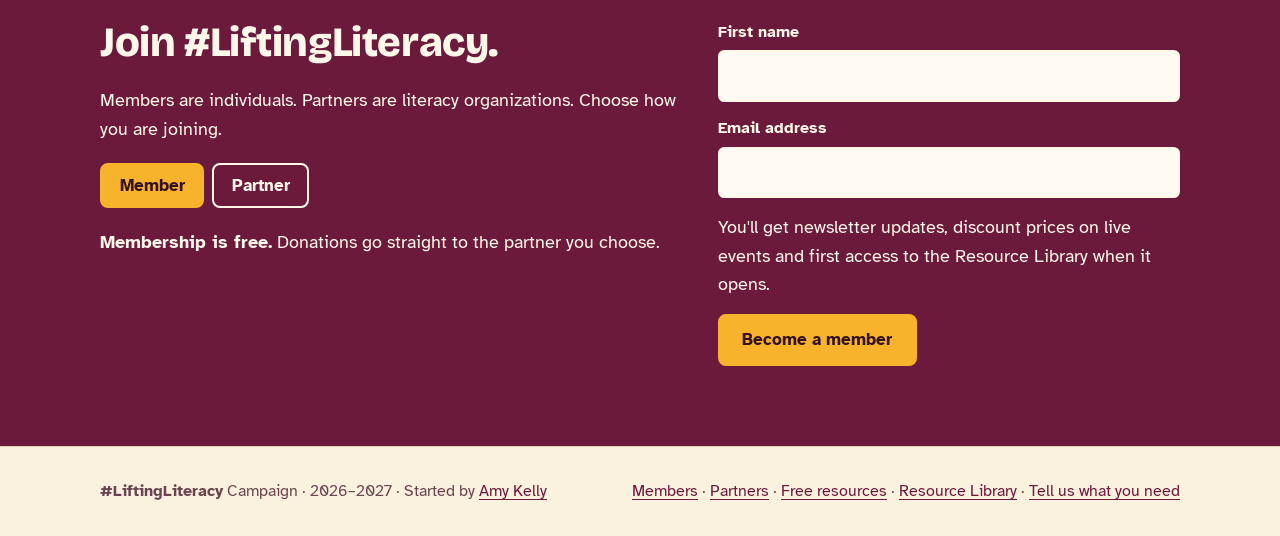
==== commit 3ae37e72: "Add 'Tell us what you need' reader survey page Co-Authored-By: Claude Opus 5.5 <noreply@anthropic.co" ====
--- a/index.html
+++ b/index.html
@@ -8,7 +8,7 @@
 <link rel="icon" href="assets/logo-mark.png">
 <link rel="preconnect" href="https://fonts.googleapis.com">
 <link rel="stylesheet" href="https://fonts.googleapis.com/css2?family=Atkinson+Hyperlegible:ital,wght@0,400;0,700;1,400&family=Bricolage+Grotesque:opsz,wght@12..96,600;12..96,800&family=Caveat:wght@600&display=swap">
-<link rel="stylesheet" href="assets/styles.css?v=20261017f">
+<link rel="stylesheet" href="assets/styles.css?v=20261017g">
 </head>
 <body>
 
@@ -109,6 +109,17 @@
     </div>
   </section>
 
+  <section id="your-voice">
+    <div class="wrap split" style="align-items:center">
+      <div class="stack">
+        <p class="label">Your voice</p>
+        <h2>Tell us what you need <mark>to reach your reading goals.</mark></h2>
+        <p>This campaign is shaped by the readers it serves. Answer a few quick questions about your goals and what would help. No name needed.</p>
+      </div>
+      <div class="row"><a class="btn" href="survey.html">Share what you need</a></div>
+    </div>
+  </section>
+
   <section id="join" class="signup">
     <div class="wrap split" style="align-items:start">
       <div class="stack">
@@ -149,9 +160,9 @@
 <footer>
   <div class="wrap">
     <span><strong>#LiftingLiteracy</strong> Campaign · 2026–2027 · Started by <a href="https://amykellywrites.com">Amy Kelly</a></span>
-    <span><a href="#members">Members</a> · <a href="#partners">Partners</a> · <a href="free-resources.html">Free resources</a> · <a href="resource-library.html">Resource Library</a></span>
+    <span><a href="#members">Members</a> · <a href="#partners">Partners</a> · <a href="free-resources.html">Free resources</a> · <a href="resource-library.html">Resource Library</a> · <a href="survey.html">Tell us what you need</a></span>
   </div>
 </footer>
-<script src="assets/site.js?v=20261017f"></script>
+<script src="assets/site.js?v=20261017g"></script>
 </body>
 </html>
--- a/assets/styles.css
+++ b/assets/styles.css
@@ -174,3 +174,16 @@
 .hero-side .logo-full { max-width: 15rem; }
 .hero-side .passage { width: 100%; }
 @media (max-width: 52rem) { .hero-side .logo-full { max-width: 11rem; } }
+/* ===== Survey ===== */
+.survey { display: grid; gap: 1.5rem; max-width: 46rem; }
+.survey-q { border: 1px solid var(--line); background: var(--surface); border-radius: 0.6rem; padding: 1.25rem 1.25rem 1.4rem; margin: 0; display: grid; gap: 0.6rem; }
+.survey-q legend { font: 700 1.3rem/1.3 var(--display); padding: 0 0.25rem; display: flex; gap: 0.6rem; align-items: baseline; }
+.survey-q .qnum { display: inline-grid; place-items: center; min-width: 2rem; height: 2rem; border-radius: 50%; background: var(--mark); color: var(--on-mark); font-size: 1.05rem; }
+.survey-q .hint { color: var(--muted); font-size: 1rem; }
+.opts { display: grid; gap: 0.6rem; grid-template-columns: repeat(auto-fill, minmax(15rem, 1fr)); }
+.opt { display: flex; align-items: center; gap: 0.7rem; padding: 0.75rem 0.9rem; border: 2px solid var(--line); border-radius: 0.5rem; cursor: pointer; font-size: 1.125rem; background: var(--bg); }
+.opt input { width: 1.4rem; height: 1.4rem; accent-color: var(--deep); flex: none; }
+.opt:has(input:checked) { border-color: var(--deep); background: var(--surface); font-weight: 700; }
+.survey textarea, .survey input[type="email"] { font: 1.125rem var(--body); padding: 0.8rem 0.9rem; border-radius: 0.4rem; border: 2px solid var(--line); background: var(--bg); color: var(--ink); width: 100%; }
+.survey .btn { justify-self: start; font-size: 1.2rem; padding: 1rem 1.8rem; }
+.survey .msg { background: var(--mark); color: var(--on-mark); padding: 0.9rem 1.1rem; border-radius: 0.5rem; font-weight: 700; }
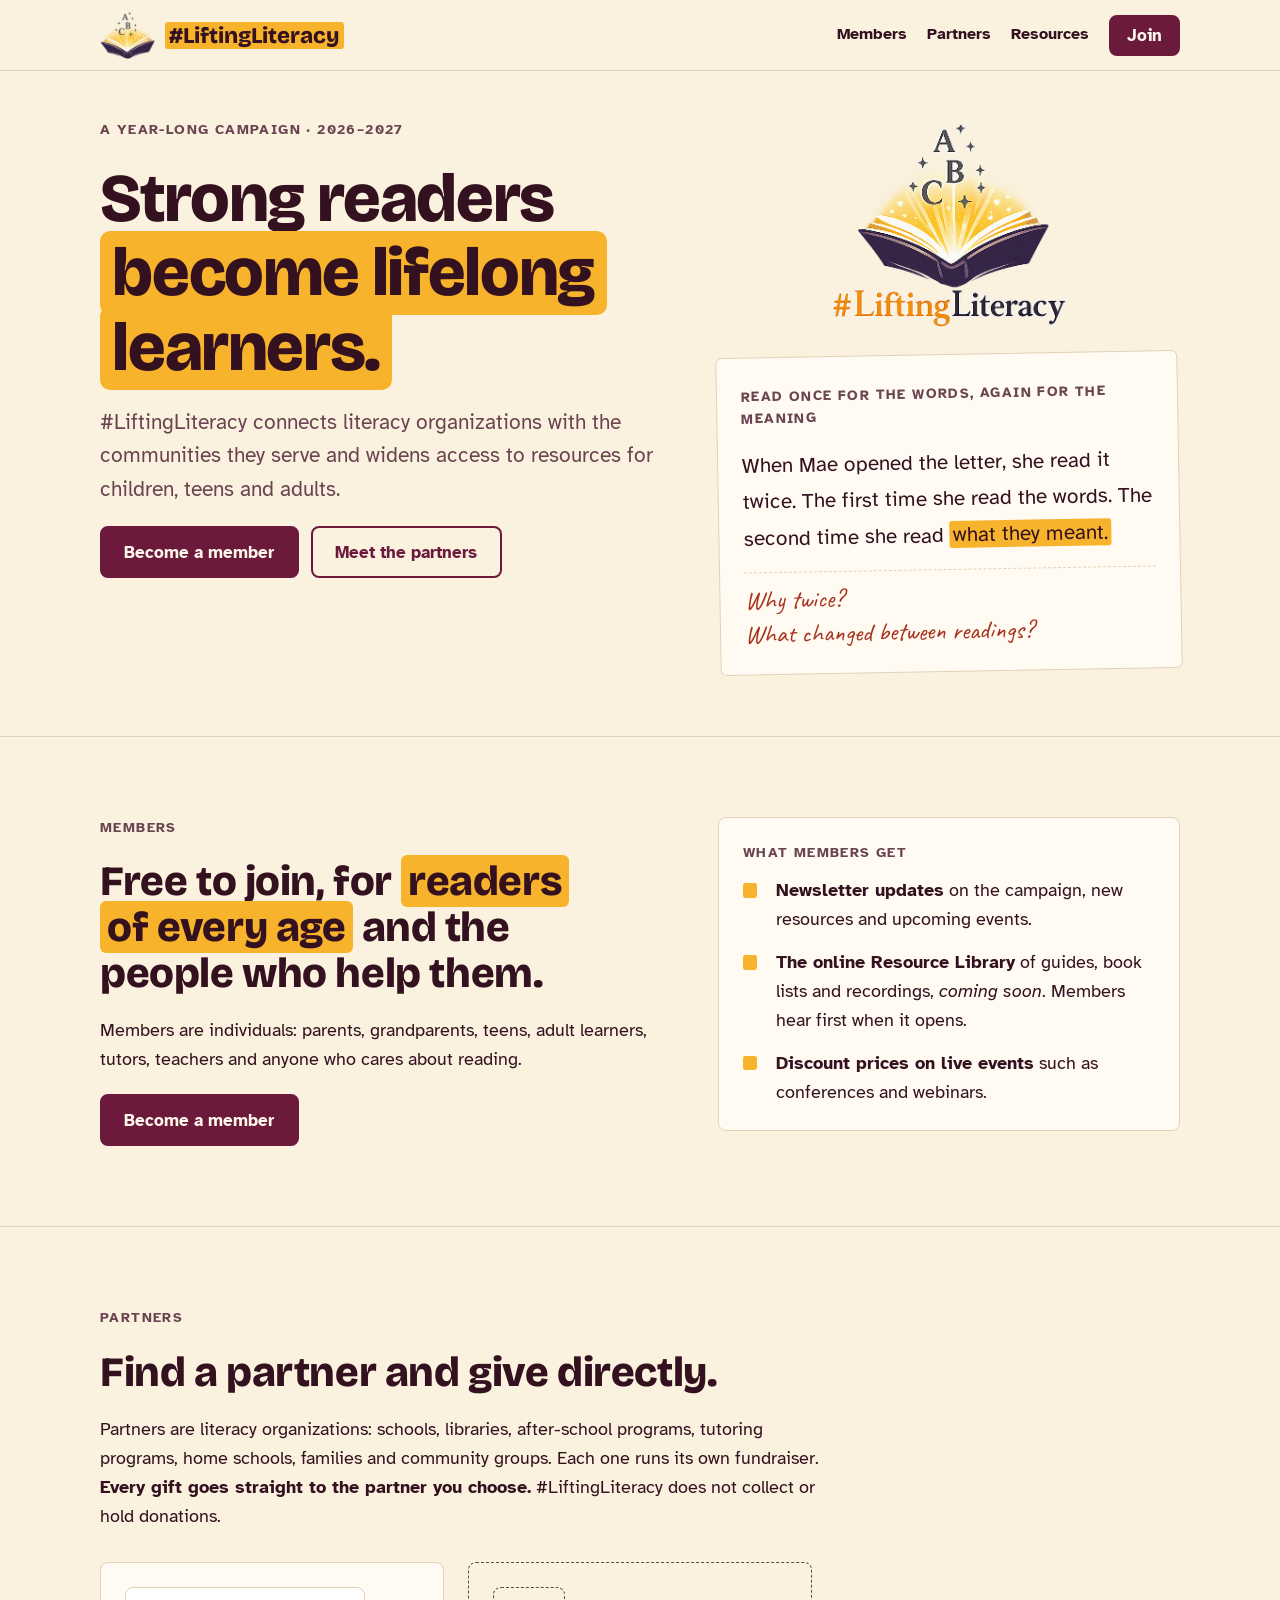
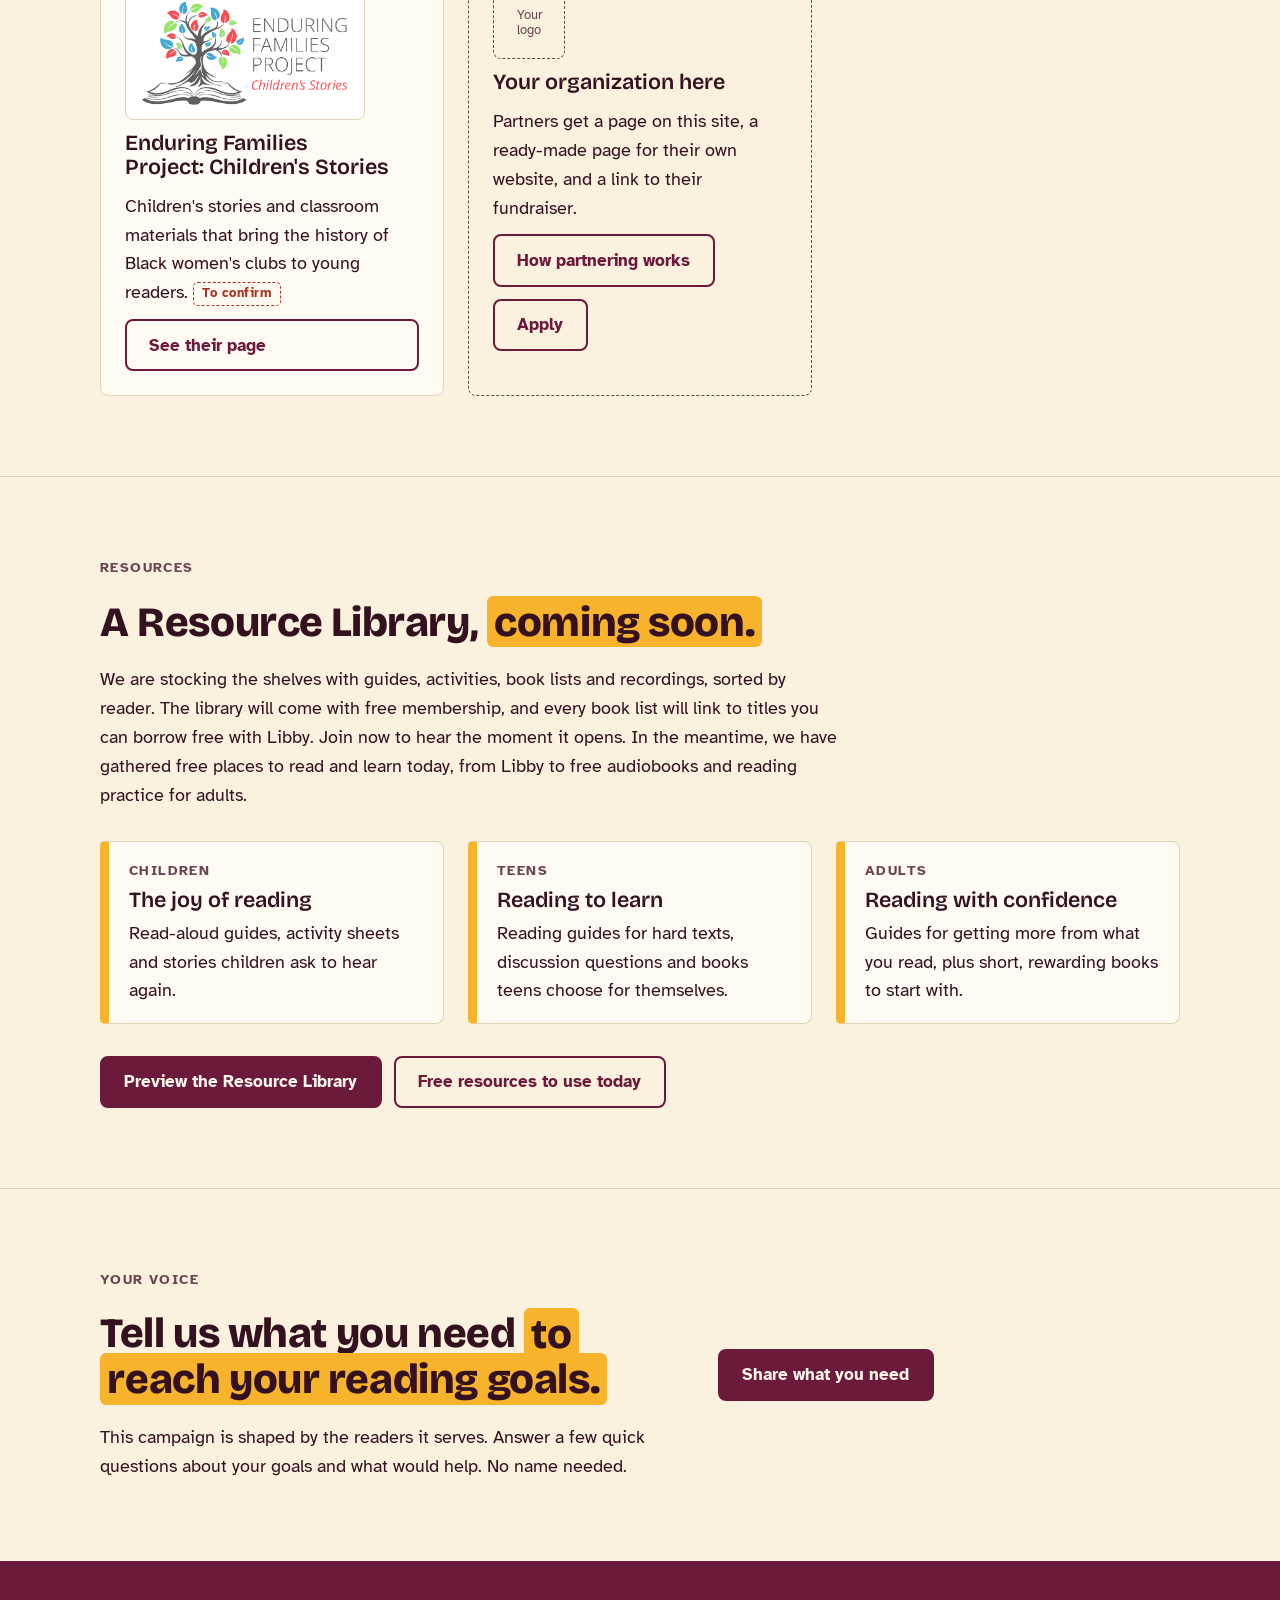
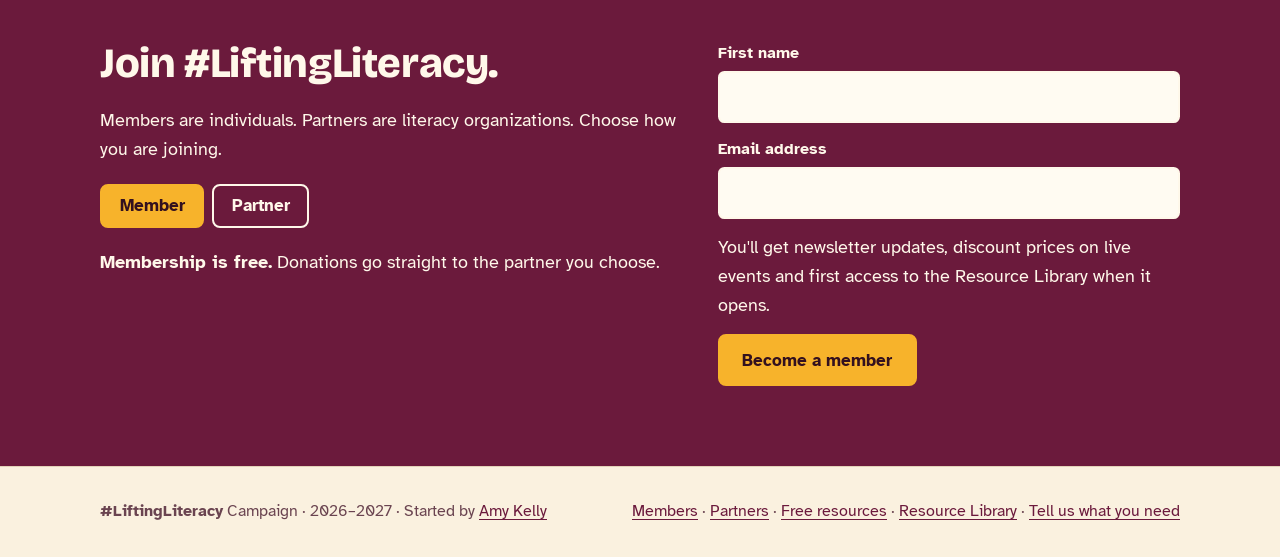
==== commit f6b53d84: "Add Enduring Families Project logo and website link Co-Authored-By: Claude Opus 5.5 <noreply@anthrop" ====
--- a/index.html
+++ b/index.html
@@ -8,7 +8,7 @@
 <link rel="icon" href="assets/logo-mark.png">
 <link rel="preconnect" href="https://fonts.googleapis.com">
 <link rel="stylesheet" href="https://fonts.googleapis.com/css2?family=Atkinson+Hyperlegible:ital,wght@0,400;0,700;1,400&family=Bricolage+Grotesque:opsz,wght@12..96,600;12..96,800&family=Caveat:wght@600&display=swap">
-<link rel="stylesheet" href="assets/styles.css?v=20261017g">
+<link rel="stylesheet" href="assets/styles.css?v=20261019a">
 </head>
 <body>
 
@@ -75,7 +75,7 @@
       </div>
       <div class="cols3">
         <div class="card">
-          <div class="logo">Logo<br>to come</div>
+          <img class="partner-logo" src="assets/efp-logo.png" alt="Enduring Families Project: Children's Stories logo" width="703" height="359">
           <h3>Enduring Families Project: Children's Stories</h3>
           <p>Children's stories and classroom materials that bring the history of Black women's clubs to young readers. <span class="todo">To confirm</span></p>
           <a class="btn ghost" href="enduring-families.html">See their page</a>
@@ -163,6 +163,6 @@
     <span><a href="#members">Members</a> · <a href="#partners">Partners</a> · <a href="free-resources.html">Free resources</a> · <a href="resource-library.html">Resource Library</a> · <a href="survey.html">Tell us what you need</a></span>
   </div>
 </footer>
-<script src="assets/site.js?v=20261017g"></script>
+<script src="assets/site.js?v=20261019a"></script>
 </body>
 </html>
--- a/assets/styles.css
+++ b/assets/styles.css
@@ -187,3 +187,9 @@
 .survey textarea, .survey input[type="email"] { font: 1.125rem var(--body); padding: 0.8rem 0.9rem; border-radius: 0.4rem; border: 2px solid var(--line); background: var(--bg); color: var(--ink); width: 100%; }
 .survey .btn { justify-self: start; font-size: 1.2rem; padding: 1rem 1.8rem; }
 .survey .msg { background: var(--mark); color: var(--on-mark); padding: 0.9rem 1.1rem; border-radius: 0.5rem; font-weight: 700; }
+.survey .other { display: grid; gap: 0.35rem; font-weight: 700; font-size: 1rem; margin-top: 0.3rem; }
+.survey .other input { font: 1.125rem var(--body); padding: 0.75rem 0.9rem; border-radius: 0.4rem; border: 2px solid var(--line); background: var(--bg); color: var(--ink); width: 100%; font-weight: 400; }
+.survey .pair { display: grid; gap: 0.75rem; grid-template-columns: minmax(0, 2fr) minmax(0, 1fr); }
+.survey .about legend em { font-style: normal; color: var(--muted); font-size: 1rem; }
+@media (max-width: 30rem) { .survey .pair { grid-template-columns: minmax(0, 1fr); } }
+.partner-logo { width: 100%; max-width: 15rem; height: auto; background: #FFFFFF; border-radius: 0.5rem; padding: 0.6rem; border: 1px solid var(--line); }
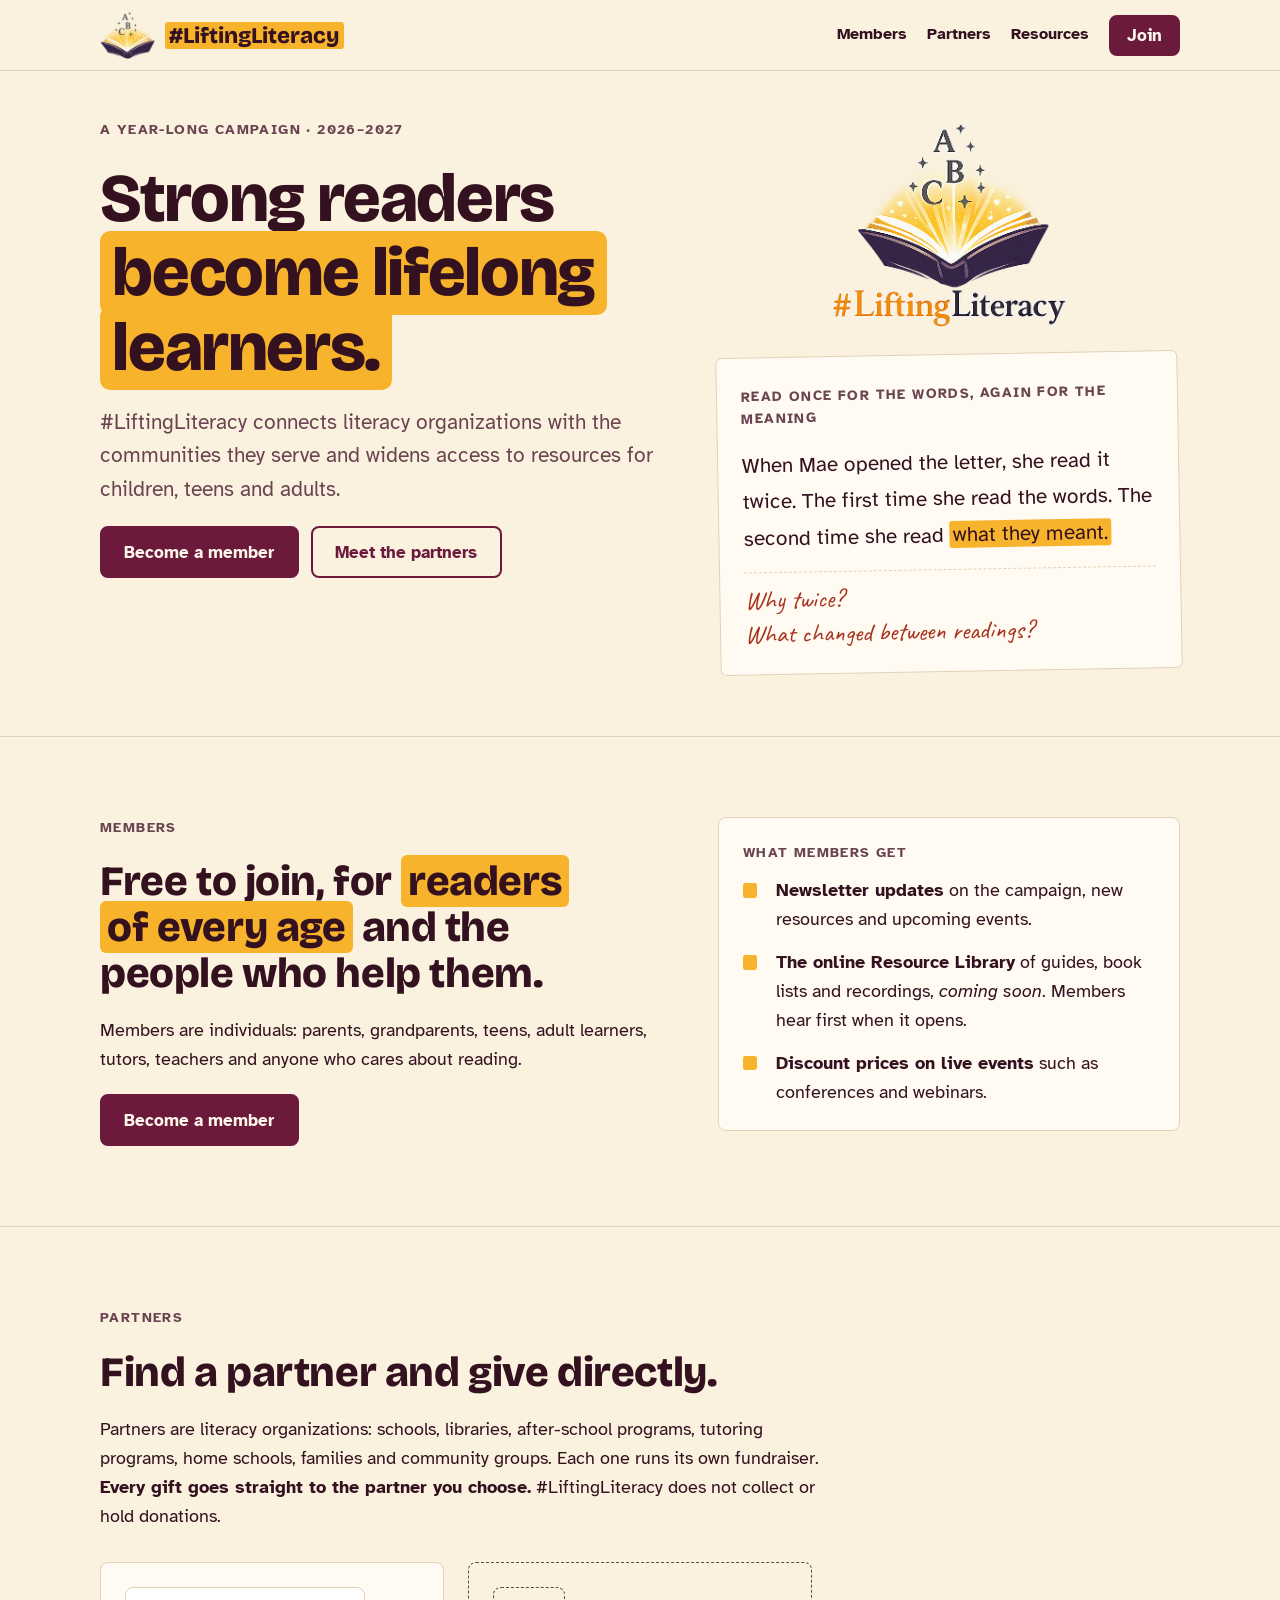
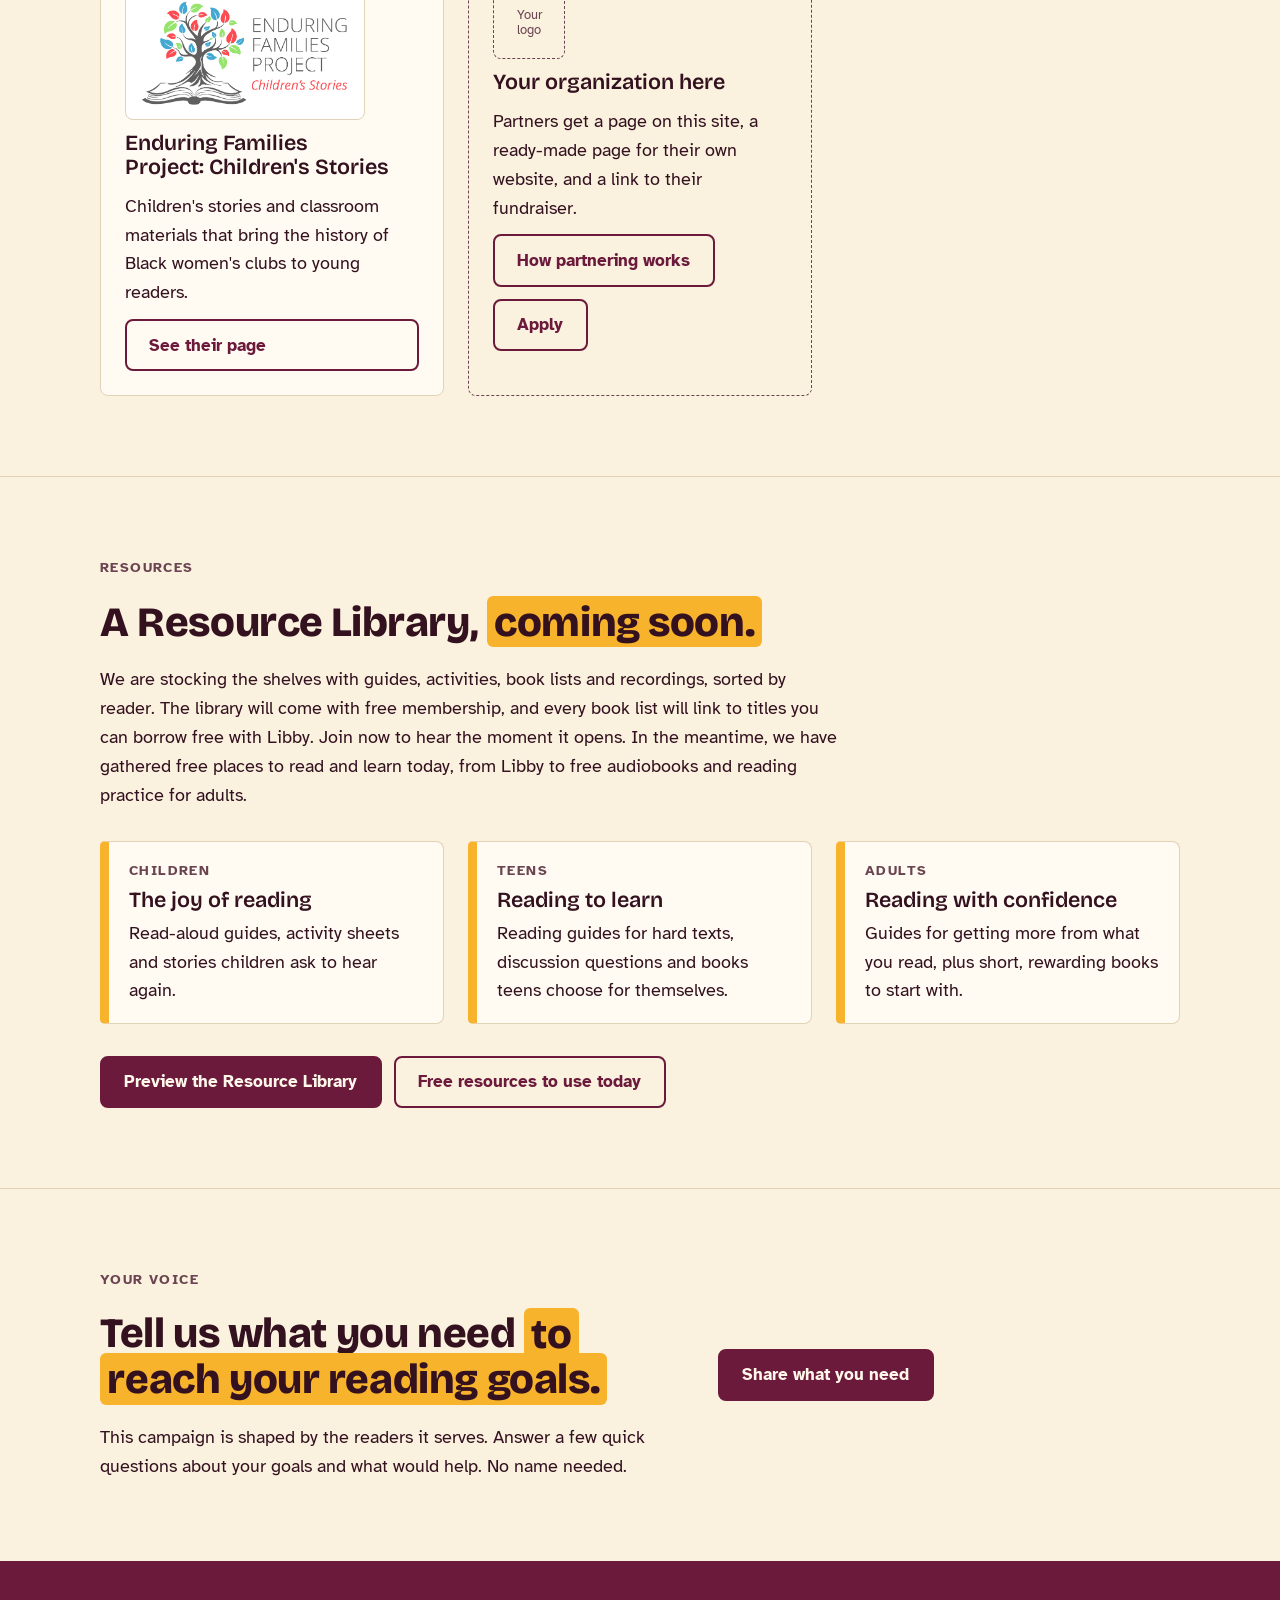
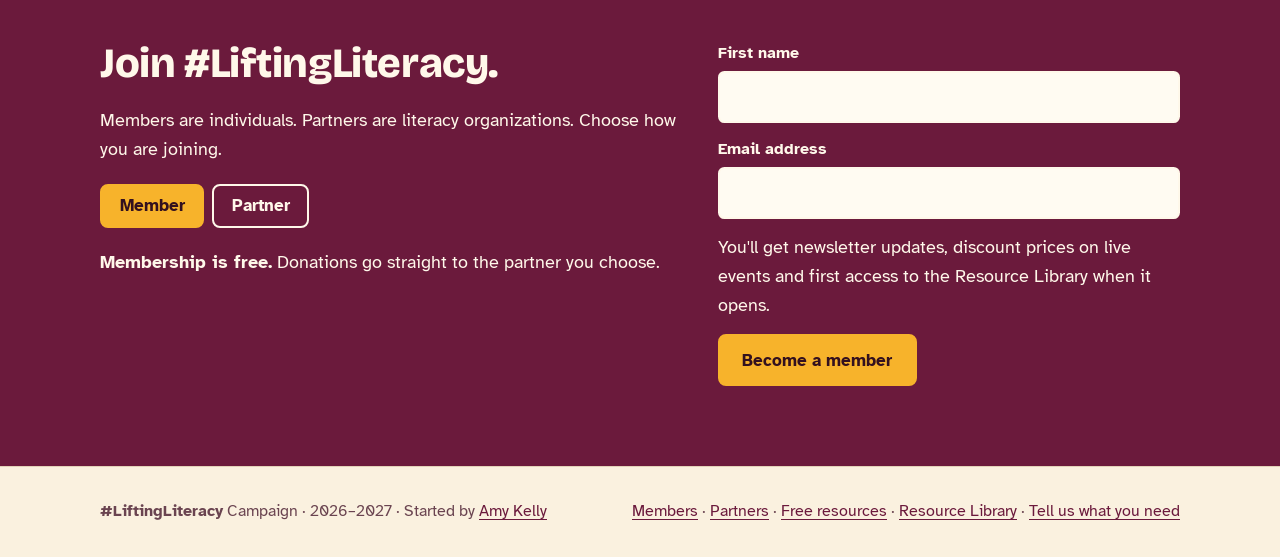
==== commit 3f3f3744: "Confirm Enduring Families details Co-Authored-By: Claude Opus 5.5 <noreply@anthropic.com> Claude-Ses" ====
--- a/index.html
+++ b/index.html
@@ -77,7 +77,7 @@
         <div class="card">
           <img class="partner-logo" src="assets/efp-logo.png" alt="Enduring Families Project: Children's Stories logo" width="703" height="359">
           <h3>Enduring Families Project: Children's Stories</h3>
-          <p>Children's stories and classroom materials that bring the history of Black women's clubs to young readers. <span class="todo">To confirm</span></p>
+          <p>Children's stories and classroom materials that bring the history of Black women's clubs to young readers.</p>
           <a class="btn ghost" href="enduring-families.html">See their page</a>
         </div>
         <div class="card open">
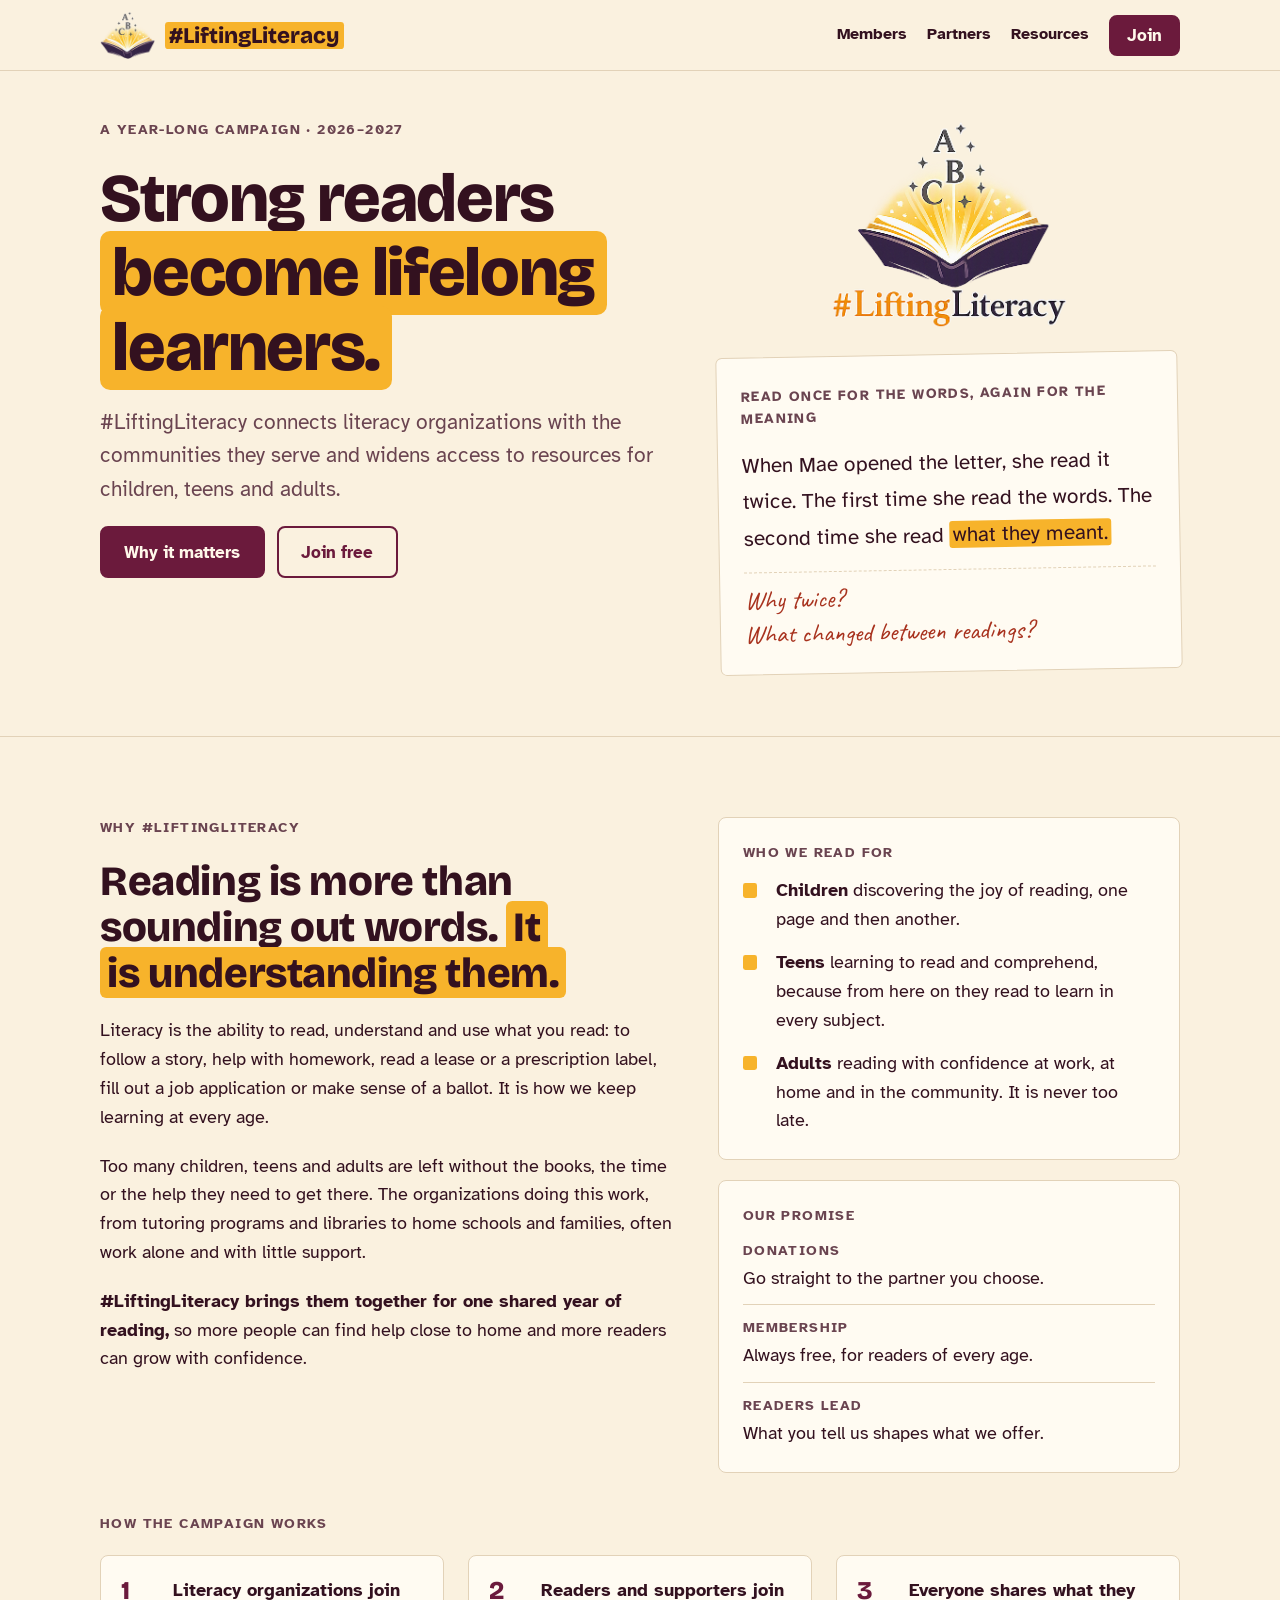
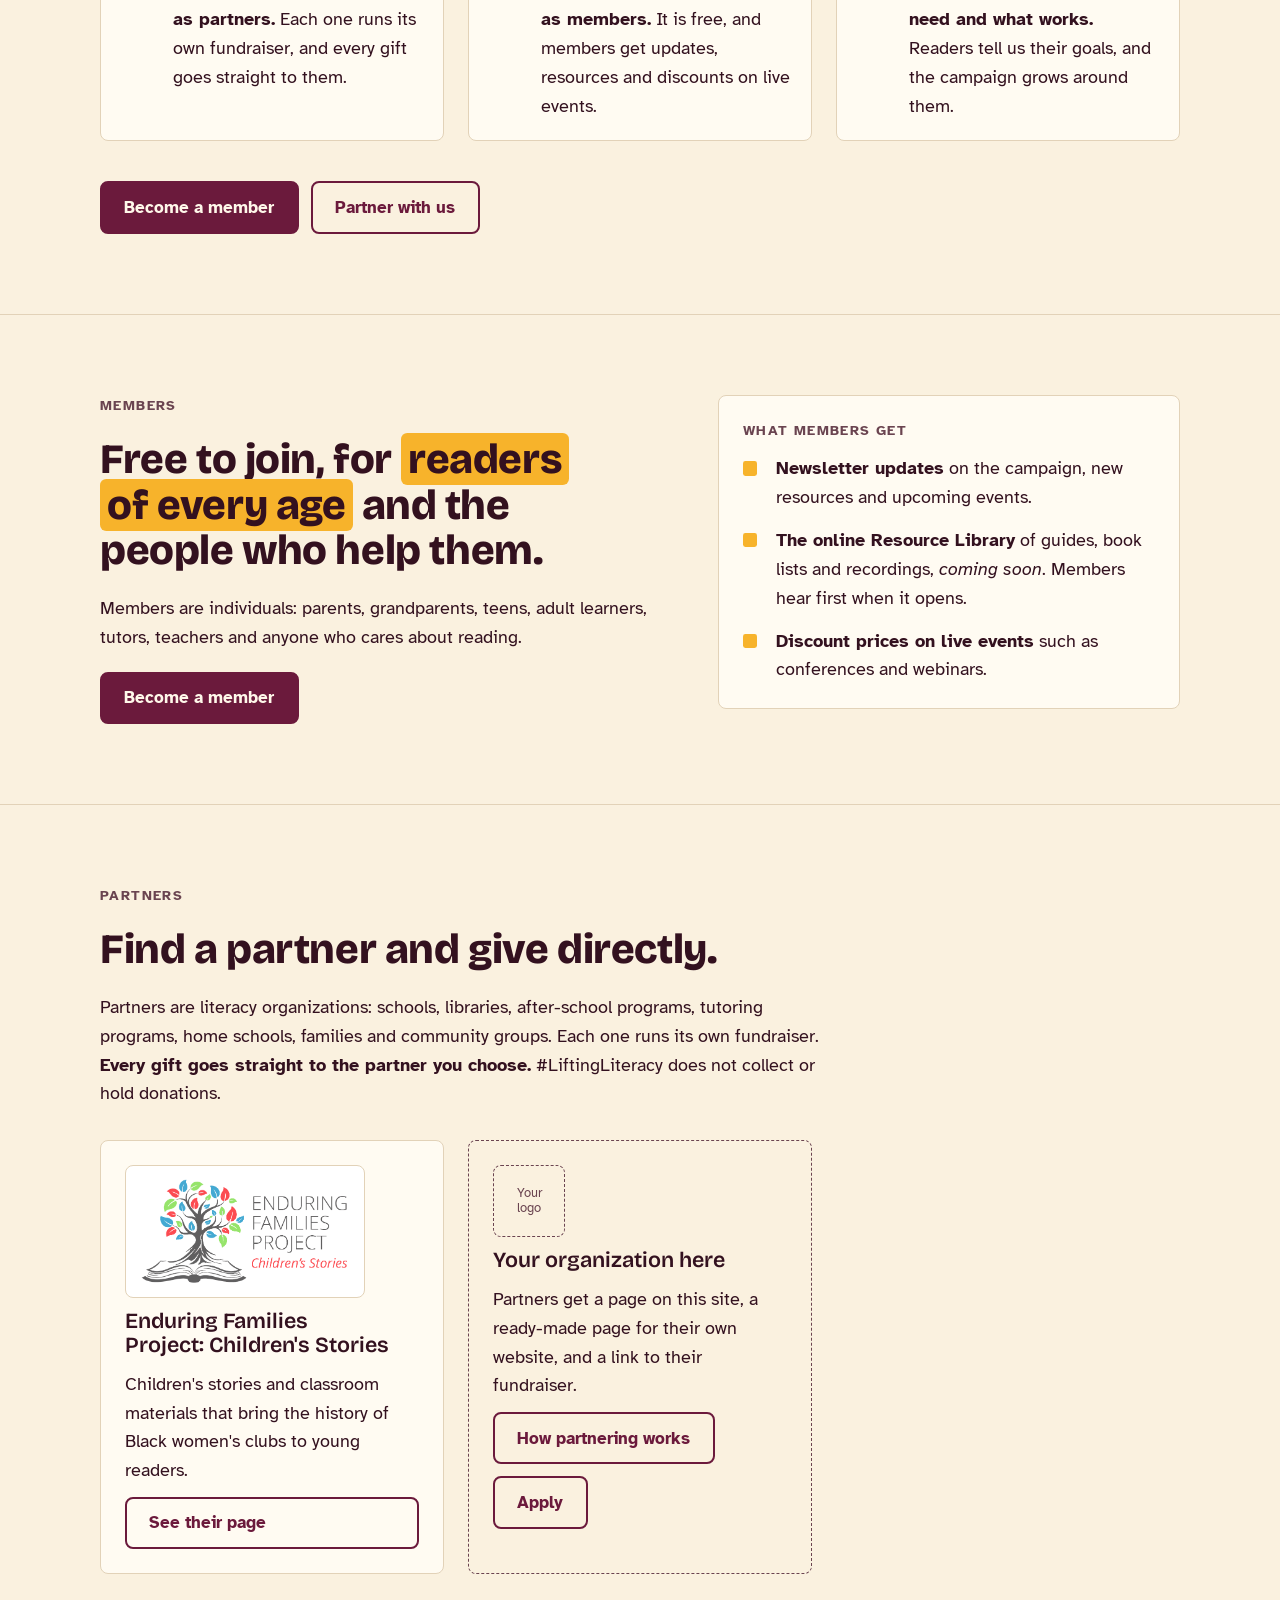
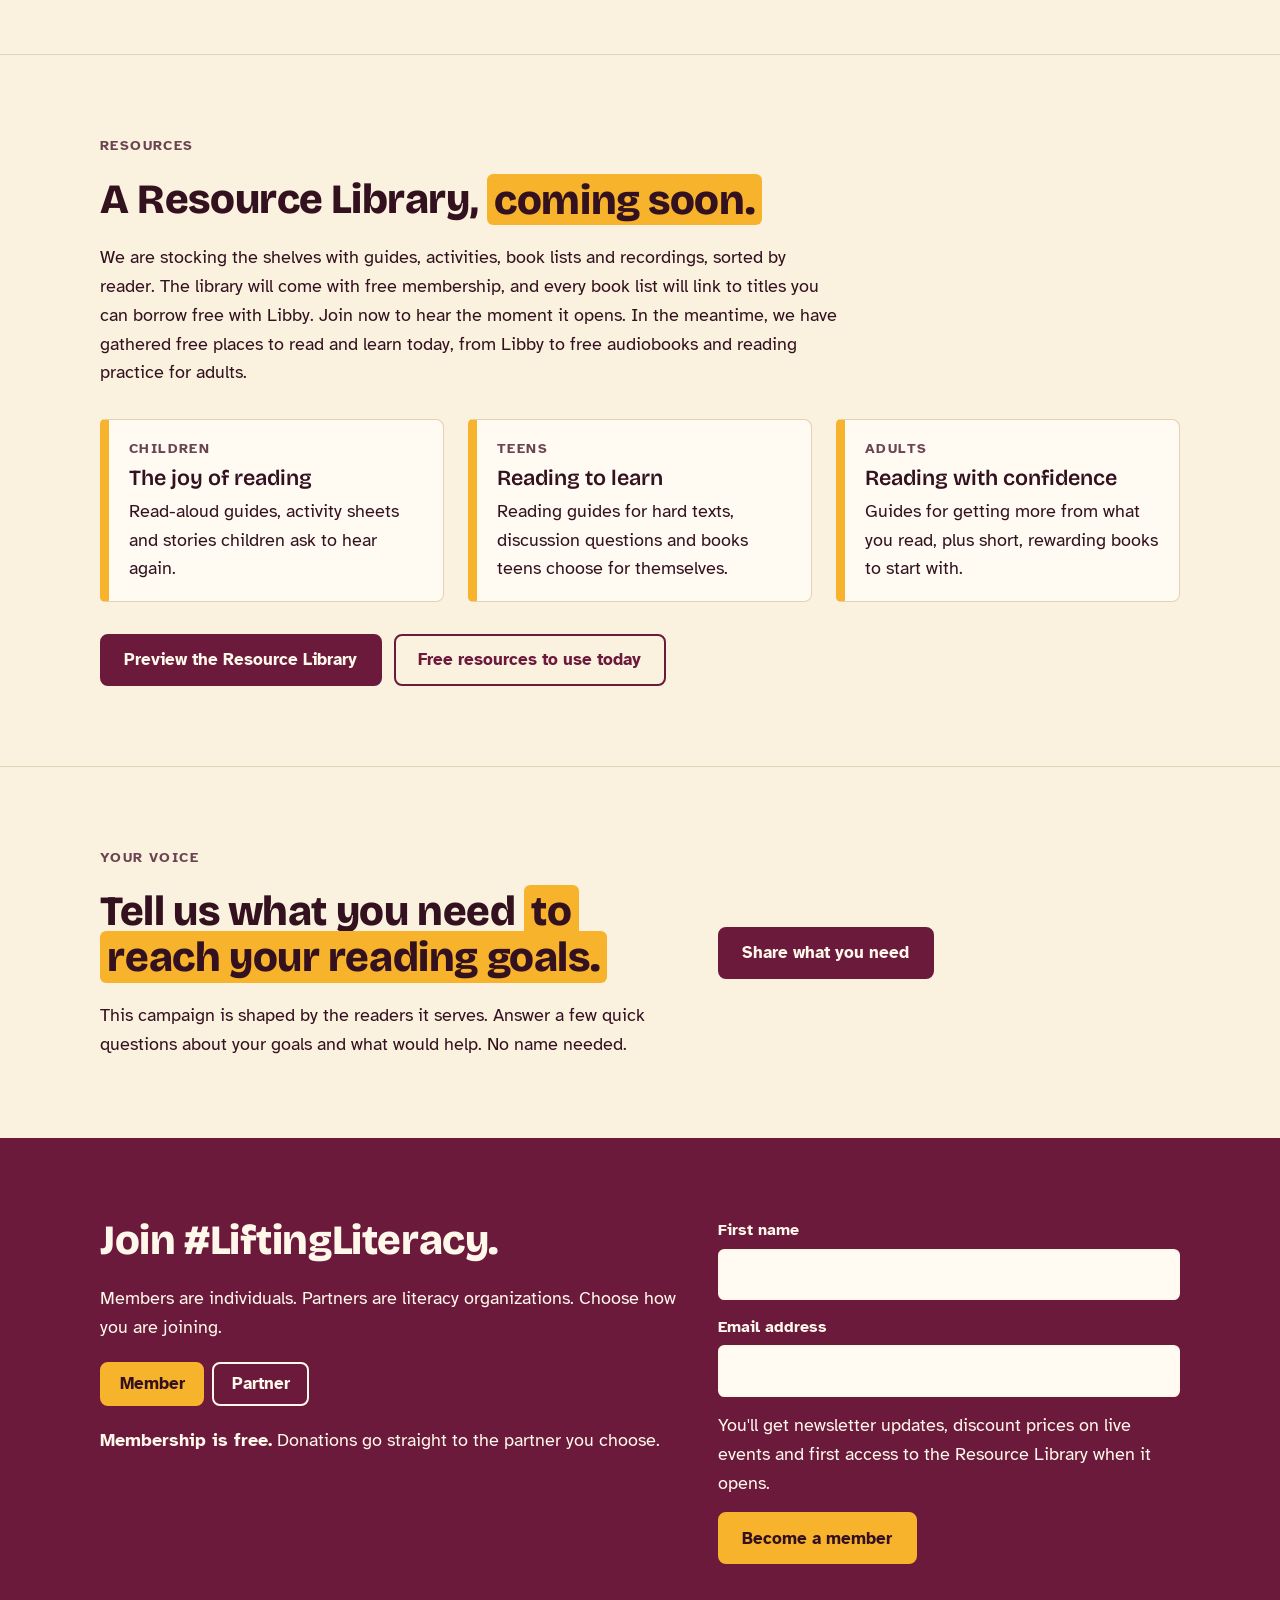
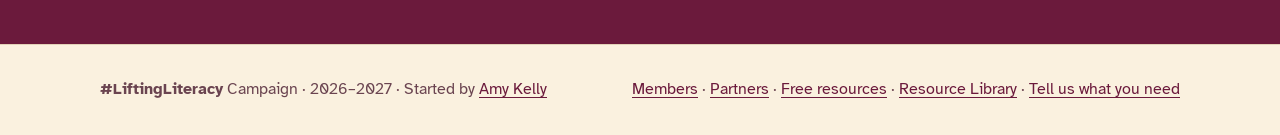
==== commit 97e13293: "Add 'Why #LiftingLiteracy' section before the member and partner asks Co-Authored-By: Claude Opus 5." ====
--- a/index.html
+++ b/index.html
@@ -8,7 +8,7 @@
 <link rel="icon" href="assets/logo-mark.png">
 <link rel="preconnect" href="https://fonts.googleapis.com">
 <link rel="stylesheet" href="https://fonts.googleapis.com/css2?family=Atkinson+Hyperlegible:ital,wght@0,400;0,700;1,400&family=Bricolage+Grotesque:opsz,wght@12..96,600;12..96,800&family=Caveat:wght@600&display=swap">
-<link rel="stylesheet" href="assets/styles.css?v=20261019a">
+<link rel="stylesheet" href="assets/styles.css?v=20261019b">
 </head>
 <body>
 
@@ -32,8 +32,8 @@
         <h1>Strong readers <mark>become lifelong learners.</mark></h1>
         <p class="lede">#LiftingLiteracy connects literacy organizations with the communities they serve and widens access to resources for children, teens and adults.</p>
         <div class="row">
-          <a class="btn" href="#join">Become a member</a>
-          <a class="btn ghost" href="#partners">Meet the partners</a>
+          <a class="btn" href="#why">Why it matters</a>
+          <a class="btn ghost" href="#join">Join free</a>
         </div>
       </div>
       <div class="hero-side">
@@ -43,6 +43,50 @@
         <p class="text">When Mae opened the letter, she read it twice. The first time she read the words. The second time she read <mark>what they meant.</mark></p>
         <div class="notes"><span>Why twice?</span><span>What changed between readings?</span></div>
       </div>
+      </div>
+    </div>
+  </section>
+
+  <section id="why">
+    <div class="wrap stack" style="gap:2.5rem">
+      <div class="split" style="align-items:start">
+        <div class="stack">
+          <p class="label">Why #LiftingLiteracy</p>
+          <h2>Reading is more than sounding out words. <mark>It is understanding them.</mark></h2>
+          <p>Literacy is the ability to read, understand and use what you read: to follow a story, help with homework, read a lease or a prescription label, fill out a job application or make sense of a ballot. It is how we keep learning at every age.</p>
+          <p>Too many children, teens and adults are left without the books, the time or the help they need to get there. The organizations doing this work, from tutoring programs and libraries to home schools and families, often work alone and with little support.</p>
+          <p><strong>#LiftingLiteracy brings them together for one shared year of reading,</strong> so more people can find help close to home and more readers can grow with confidence.</p>
+        </div>
+        <div class="stack">
+        <div class="card">
+          <p class="label">Who we read for</p>
+          <ul class="points">
+            <li><p><strong>Children</strong> discovering the joy of reading, one page and then another.</p></li>
+            <li><p><strong>Teens</strong> learning to read and comprehend, because from here on they read to learn in every subject.</p></li>
+            <li><p><strong>Adults</strong> reading with confidence at work, at home and in the community. It is never too late.</p></li>
+          </ul>
+        </div>
+        <div class="card promise">
+          <p class="label">Our promise</p>
+          <dl class="facts">
+            <div style="border-top:0;padding-top:0"><dt>Donations</dt><dd>Go straight to the partner you choose.</dd></div>
+            <div><dt>Membership</dt><dd>Always free, for readers of every age.</dd></div>
+            <div><dt>Readers lead</dt><dd>What you tell us shapes what we offer.</dd></div>
+          </dl>
+        </div>
+        </div>
+      </div>
+      <div class="stack">
+        <p class="label">How the campaign works</p>
+        <ol class="steps how">
+          <li><p><strong>Literacy organizations join as partners.</strong> Each one runs its own fundraiser, and every gift goes straight to them.</p></li>
+          <li><p><strong>Readers and supporters join as members.</strong> It is free, and members get updates, resources and discounts on live events.</p></li>
+          <li><p><strong>Everyone shares what they need and what works.</strong> Readers tell us their goals, and the campaign grows around them.</p></li>
+        </ol>
+      </div>
+      <div class="row">
+        <a class="btn" href="#members">Become a member</a>
+        <a class="btn ghost" href="#partners">Partner with us</a>
       </div>
     </div>
   </section>
@@ -163,6 +207,6 @@
     <span><a href="#members">Members</a> · <a href="#partners">Partners</a> · <a href="free-resources.html">Free resources</a> · <a href="resource-library.html">Resource Library</a> · <a href="survey.html">Tell us what you need</a></span>
   </div>
 </footer>
-<script src="assets/site.js?v=20261019a"></script>
+<script src="assets/site.js?v=20261019b"></script>
 </body>
 </html>
--- a/assets/styles.css
+++ b/assets/styles.css
@@ -193,3 +193,6 @@
 .survey .about legend em { font-style: normal; color: var(--muted); font-size: 1rem; }
 @media (max-width: 30rem) { .survey .pair { grid-template-columns: minmax(0, 1fr); } }
 .partner-logo { width: 100%; max-width: 15rem; height: auto; background: #FFFFFF; border-radius: 0.5rem; padding: 0.6rem; border: 1px solid var(--line); }
+ol.steps.how { grid-template-columns: repeat(3, minmax(0, 1fr)); gap: 1.5rem; }
+ol.steps.how li { background: var(--surface); border: 1px solid var(--line); border-radius: 0.5rem; padding: 1.25rem; }
+@media (max-width: 52rem) { ol.steps.how { grid-template-columns: minmax(0, 1fr); } }
